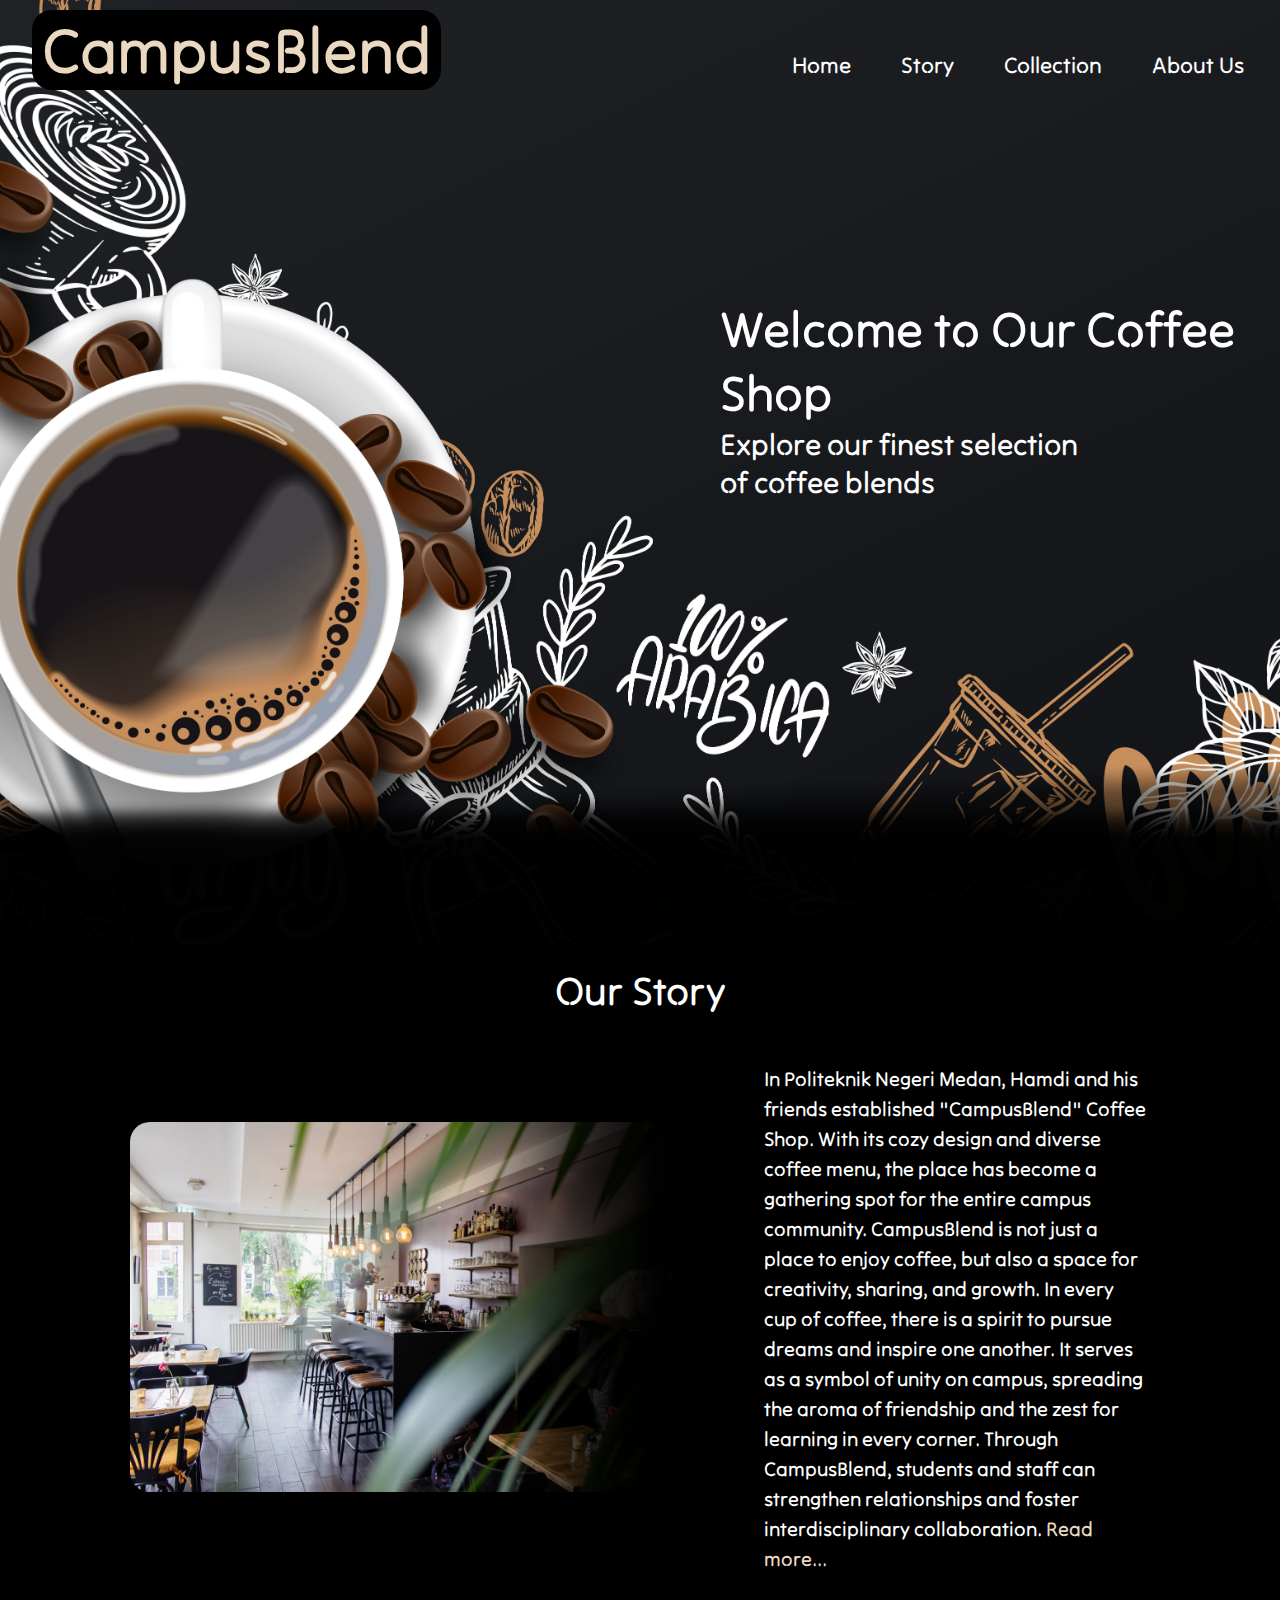
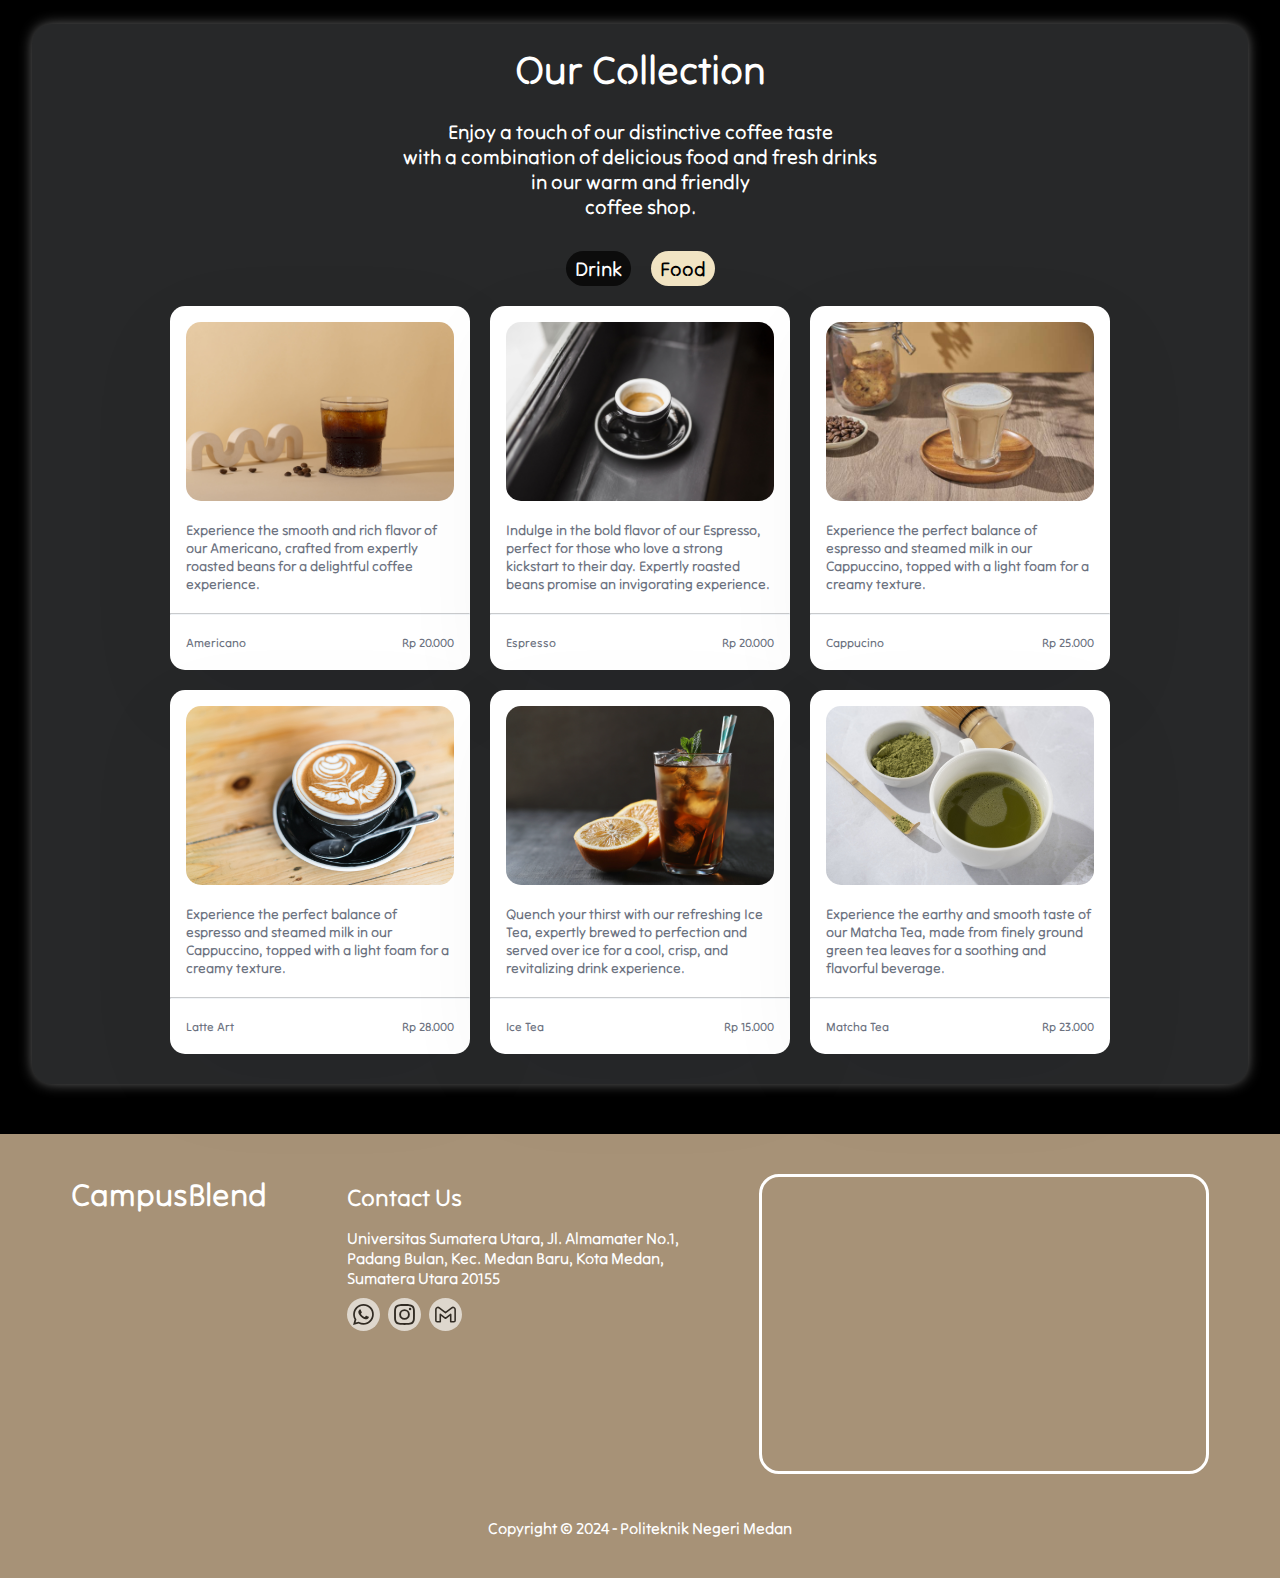
==== index.html @ 6de13527 "commit" ====
<!DOCTYPE html>
<html lang="en">
    <head>
        <meta charset="UTF-8">
        <meta name="viewport" content="width=device-width, initial-scale=1.0">
        <title>CampusBlend</title>
        <link rel="icon" href="/assets/Logo/icon.png">
        <link rel="stylesheet" href="style/main/style.css">
        <link rel="stylesheet" href="style/main/responsive.css">
        <script src="https://unpkg.com/feather-icons"></script>
    </head>
    <body>
        <header id="home">
            <nav class="head-nav">
                <div>
                    <div class="title">
                        <h1>CampusBlend</h1>
                        <img src="/assets/Logo/icon.png" alt="logo">
                    </div>
                </div>
                <div class="nav-bar">
                    <ul class="slide"> 
                        <li><a href="#home" class="navigation">Home</a></li>
                        <li><a href="#story" class="navigation">Story</a></li>
                        <li><a href="#collection" class="navigation">Collection</a></li>
                        <li>
                            <div class="dropdown">
                                <div class="dropdown-btn">
                                    <div>
                                        <p>About Us</p>
                                    </div>
                                    <div class="drop-icon">
                                        <i data-feather="chevron-down" class="down"></i>
                                        <i data-feather="chevron-up" class="up"></i>
                                    </div>
                                </div>
                                <div class="dropdown-content" >
                                    <a href="#information" class="navigation">Contact</a>
                                    <a href="component/order.html" class="navigation">Order</a>
                                </div>
                            </div> 
                        </li>
                    </ul>
                    <div class="icon">
                        <i data-feather="menu" class="menu-icon"></i>
                        <i data-feather="x" class="close-icon"></i>
                    </div>
                </div>
            </nav>
            <div class="text-div">
                <h1>Welcome to Our Coffee Shop</h1>
                <p>Explore our finest selection <br> of coffee blends</p>
            </div>
        </header>
        <main>
            <article id="story">
                <div class="story-title">
                    <h1>Our Story</h1>
                </div>
                <div class="story-main">
                    <div>
                        <img src="assets/Image/shop2.jpg" class="img-fs" alt="image">
                        <img src="assets/Image/shop.jpg" class="img-sc" alt="image">
                    </div>
                    <div>
                        <p>
                            In Politeknik Negeri Medan, Hamdi and his friends established "CampusBlend" Coffee Shop. With its cozy design and diverse coffee menu, the place has become a gathering spot for the entire campus community. CampusBlend is not just a place to enjoy coffee, but also a space for creativity, sharing, and growth. In every cup of coffee, there is a spirit to pursue dreams and inspire one another. It serves as a symbol of unity on campus, spreading the aroma of friendship and the zest for learning in every corner. Through CampusBlend, students and staff can strengthen relationships and foster interdisciplinary collaboration. <a href="#story">Read more...</a>
                        </p>
                    </div>
                </div>
            </article>
            <article id="collection">
                <div class="collection-drink">
                    <div class="title-coll">
                        <div>
                            <h1>Our Collection</h1>
                            <p>
                                Enjoy a touch of our distinctive coffee taste <br> with a combination of delicious food and fresh drinks <br> in our warm and friendly <br> coffee shop.
                            </p>
                        </div>
                        <div>
                            <ul>
                                <li><a href="#collection" class="drink">Drink</a></li>
                                <li><a href="#collection" class="food">Food</a></li>
                            </ul>
                        </div>
                    </div>
                    <div class="menu">
                        <section class="menu-box">
                            <div class="content">
                                <img class="active-img" src="assets/Image/americano.jpg" alt="image">
                                <br>
                                <p>
                                    Experience the smooth and rich flavor of our Americano, crafted from expertly roasted beans for a delightful coffee experience.
                                </p>
                            </div>
                            <hr>
                            <div class="author">
                                <span>Americano</span>
                                <span>Rp 20.000</span>
                            </div>
                        </section>
                        <section class="menu-box">
                            <div class="content">
                                <img src="assets/Image/espresso.jpg" alt="image">
                                <br>
                                <p>
                                    Indulge in the bold flavor of our Espresso, perfect for those who love a strong kickstart to their day. Expertly roasted beans promise an invigorating experience.
                                </p>
                            </div>
                            <hr>
                            <div class="author">
                                <span>Espresso</span>
                                <span>Rp 20.000</span>
                            </div>
                        </section>
                        <section class="menu-box">
                            <div class="content">
                                <img src="assets/Image/cappucino.jpg" alt="image">
                                <br>
                                <p>Experience the perfect balance of espresso and steamed milk in our Cappuccino, topped with a light foam for a creamy texture.</p>
                            </div>
                            <hr>
                            <div class="author">
                                <span>Cappucino</span>
                                <span>Rp 25.000</span>
                            </div>
                        </section>
                        <section class="menu-box">
                            <div class="content">
                                <img src="assets/Image/latte.jpg" alt="image">
                                <br>
                                <p>
                                    Experience the perfect balance of espresso and steamed milk in our Cappuccino, topped with a light foam for a creamy texture.
                                </p>
                            </div>
                            <hr>
                            <div class="author">
                                <span>Latte Art</span>
                                <span>Rp 28.000</span>
                            </div>
                        </section>
                        <section class="menu-box">
                            <div class="content">
                                <img src="assets/Image/tea.jpg" alt="image">
                                <br>
                                <p>
                                    Quench your thirst with our refreshing Ice Tea, expertly brewed to perfection and served over ice for a cool, crisp, and revitalizing drink experience.
                                </p>
                            </div>
                            <hr>
                            <div class="author">
                                <span>Ice Tea</span>
                                <span>Rp 15.000</span>
                            </div>
                        </section>
                        <section class="menu-box">
                            <div class="content">
                                <img src="assets/Image/matcha.jpg" alt="image">
                                <br>
                                <p>Experience the earthy and smooth taste of our Matcha Tea, made from finely ground green tea leaves for a soothing and flavorful beverage.</p>
                            </div>
                            <hr>
                            <div class="author">
                                <span>Matcha Tea</span>
                                <span>Rp 23.000</span>
                            </div>
                        </section>
                    </div>
                </div>
                <div class="collection-food">
                    <div class="title-coll">
                        <div>
                            <h1>Our Collection</h1>
                            <p>
                                Enjoy a touch of our distinctive coffee taste <br> with a combination of delicious food and fresh drinks <br> in our warm and friendly <br> coffee shop.
                            </p>
                        </div>
                        <div>
                            <ul>
                                <li><a href="#collection" class="drink">Drink</a></li>
                                <li><a href="#collection" class="food">Food</a></li>
                            </ul>
                        </div>
                    </div>
                    <div class="menu">
                        <section class="menu-box">
                            <div class="content">
                                <img src="assets/Image/burger.jpg" alt="image">
                                <br>
                                <p>
                                    Dive into our succulent gourmet burger, crafted with premium beef patties and fresh toppings for an explosion of flavor with every bite.
                                </p>
                            </div>
                            <hr>
                            <div class="author">
                                <span>Burger</span>
                                <span>Rp 20.000</span>
                            </div>
                        </section>
                        <section class="menu-box">
                            <div class="content">
                                <img src="assets/Image/fries.jpg" alt="image">
                                <br>
                                <p>
                                    Indulge in our crispy seasoned fries, seasoned to perfection and fried until golden brown for a satisfying snack anytime, anywhere.
                                </p>
                            </div>
                            <hr>
                            <div class="author">
                                <span>French Fries</span>
                                <span>Rp 18.000</span>
                            </div>
                        </section>
                        <section class="menu-box">
                            <div class="content">
                                <img src="assets/Image/indomie.jpg" alt="image">
                                <br>
                                <p>
                                    Savor the deliciousness of our signature Indomie, cooked to perfection with our secret blend of spices for an unforgettable taste.
                                </p>
                            </div>
                            <hr>
                            <div class="author">
                                <span>Indomie</span>
                                <span>Rp 22.000</span>
                            </div>
                        </section>
                        <section class="menu-box">
                            <div class="content">
                                <img src="assets/Image/salad.jpg" alt="image">
                                <br>
                                <p>
                                    Enjoy the freshness of our garden salad, filled with crisp vegetables and drizzled with our house-made dressing for a healthy and satisfying meal.
                                </p>
                            </div>
                            <hr>
                            <div class="author">
                                <span>Salad</span>
                                <span>Rp 25.000</span>
                            </div>
                        </section>
                        <section class="menu-box">
                            <div class="content">
                                <img src="assets/Image/rice.jpg" alt="image">
                                <br>
                                <p>
                                    Savor our savory homemade fried rice, stir-fried with fresh vegetables and succulent shrimp for a deliciously satisfying meal experience.
                                </p>
                            </div>
                            <hr>
                            <div class="author">
                                <span>Fried Rice</span>
                                <span>Rp 22.000</span>
                            </div>
                        </section>
                        <section class="menu-box">
                            <div class="content">
                                <img src="assets/Image/chicken.jpg" alt="image">
                                <br>
                                <p>
                                    Enjoy our fragrant jasmine rice bowl, topped with your choice of protein and flavorful sauces for a hearty and fulfilling meal experience.
                                </p>
                            </div>
                            <hr>
                            <div class="author">
                                <span>Rice Bowl</span>
                                <span>Rp 22.000</span>
                            </div>
                        </section>
                    </div>
                </div>
            </article>
        </main>
        <footer id="information">
            <div class="container">
                <div class="desc">
                    <div>
                        <h1>CampusBlend</h1>
                    </div>
                    <div>
                        <div class="visit">
                            <h2>Contact Us</h2>
                            <p>Universitas Sumatera Utara, Jl. Almamater No.1, <br> Padang Bulan, Kec. Medan Baru, Kota Medan, <br> Sumatera Utara 20155</p>
                        </div>
                        <div class="logo">
                            <div>
                                <a href="https://wa.me/6281260244154"><img src="assets/Logo/whatsapp.svg" alt="logo"></a>
                            </div>
                            <div>
                                <a href="https://www.instagram.com/hhmdi_/"><img src="assets/Logo/instagram.svg" alt="logo"></a>
                            </div>
                            <div>
                                <a href="hamdiharahap2005@gmail.com"><img src="assets/Logo/gmail.svg" alt="logo"></a>
                            </div>
                        </div>
                    </div>
                </div>
                <div class="maps">
                    <iframe src="https://www.google.com/maps/embed?pb=!1m18!1m12!1m3!1d3982.1046353097404!2d98.65212697473225!3d3.5633789964108047!2m3!1f0!2f0!3f0!3m2!1i1024!2i768!4f13.1!3m3!1m2!1s0x303131d6e3d2b367%3A0xc5edba7e577329d2!2sPoliteknik%20Negeri%20Medan!5e0!3m2!1sid!2sid!4v1712909236806!5m2!1sid!2sid&output=embed" allowfullscreen="" loading="lazy" referrerpolicy="no-referrer-when-downgrade"></iframe>
                </div>
            </div>
            <div class="copyright">
                <p>Copyright &copy 2024 - Politeknik Negeri Medan </p>
            </div>
        </footer>

        <script src="js/main/main.js"></script>
    </body>
</html>
---- style/main/style.css ----
@import url('https://fonts.googleapis.com/css2?family=Tilt+Neon&display=swap');

* {
    margin: 0;
    padding: 0;
    box-sizing: border-box;
    scroll-behavior: smooth;
}

body {
    font-family: "Tilt Neon", sans-serif;
    background-color: #000;
    color: #fff;
}

#home {
    height: 105vh;
    background-image: url(/assets/Image/coffee.jpg);
    background-size: cover;
    background-position: center;
    display: flex;
    flex-direction: column;
    gap: 10rem;
    padding-top: 10px;

    .head-nav {
        display: flex;
        flex-direction: row;
        justify-content: space-around;
        gap: 18rem;
        align-items: baseline;

        .title {
            border-radius: 20px;
            font-size: 2rem;
            color: #EAD8C0;
            padding: 0 10px;
        }

        .nav-bar ul {
            display: flex;
            flex-direction: row;
            gap: 50px;
            font-size: 1.4rem;
    
            li {
                list-style-type: none;
            }
        }
    }

    a {
        text-decoration: none;
        color: white;
        font-weight: bold;
    }

    a:hover, li:hover {
        color: #EAD8C0;
    }

    .text-div {
        color: white;
        margin-left: 45rem;

        h1 {
            font-size: 50px;
        }

        p {
            font-size: 30px;
        }
    }
}

.drop-icon {
    display: flex;
    align-items: center;
}

.down {
    display: flex;
}

.up {
   display: none;
}

.dropdown-btn {
    display: flex;
    gap: 5px;
    align-items: center;
    font-weight: bold;
    cursor: pointer;
}

.dropdown-content {
    visibility: hidden;
    display: flex;
    flex-direction: column;
    border-radius: 5px;
    font-size: 20px;
    background-color: #A79277;
}

#home .dropdown-content a {
    padding: 10px 5px;
}

#home .dropdown-content a:hover {
    background-color: #000;
}

.icon {
    display: none;
    flex-direction: row;
}

.menu-icon {
    visibility: hidden;
    width: 0;
}

.close-icon {
    visibility: hidden;
    width: 0;
}

main {
    display: flex;
    flex-direction: column;
    justify-content: center;
    align-items: center;
}

#story {
    display: flex;
    flex-direction: column;
    justify-content: center;
    align-items: center;
    margin: 20px 130px 0;
    gap: 3rem;

    h1 {
        font-size: 40px;
    }

    .story-main {
        display: flex;
        gap: 80px;
        justify-content: center;
        align-items: center;
        position: relative;

        img {
            width: 555px;
            border-radius: 20px;
        }

        p {
            font-size: 20px;
            line-height: 30px;
        }

        a {
            color: #EAD8C0;
            text-decoration: none;
        }
    }
}

.img-sc {
    visibility: hidden;
    height: 0;
}

#collection {
    display: flex;
    flex-direction: column;
    justify-content: center;
    align-items: center;
}

.collection-drink, .collection-food {
    margin-top: 50px;
    padding-bottom: 30px;   
    display: flex;
    flex-direction: column;
    justify-content: center;
    background-color: #272829;
    width: 95%;
    border-radius: 20px;
    -webkit-box-shadow: 0px 0px 14px -1px rgba(255,255,255,0.45);
    -moz-box-shadow: 0px 0px 14px -1px rgba(255,255,255,0.45);
    box-shadow: 0px 0px 14px -1px rgba(255,255,255,0.45);

    .title-coll {
        display: flex;
        flex-direction: column;
        justify-content: center;
        text-align: center;
        align-items: center;
        gap: 2rem;
        padding: 20px 0;

        ul {
            display: flex;
            list-style-type: none;
            gap: 20px;
            font-size: 20px;

            li {
                padding: 5px 9px;
                background-color: #F1E4C3;
                border-radius: 20px;
                transition: transform 0.3s ease;
            }

            li:hover {
                transform: scale(1.2);
            }

            a {
                text-decoration: none;
                color: #000;
                font-weight: bold;
            }
        }

        h1 {
            font-size: 40px;
            margin-bottom: 1.5rem;
        }

        p {
            font-size: 20px;
        }
    }
    
    .menu {
        display: flex;
        flex-direction: row;
        flex-wrap: wrap;
        justify-content: center;
        gap: 20px;
        padding: 0 50px;
    }
}

.collection-food {
    display: none;
}

.collection-drink ul li:first-child, 
.collection-food ul li:last-child {
    background-color: #0C0C0C;

    a {
        color: #fff;
    }
}

section {
    display: flex;
    flex-direction: column;
    width: 300px;
    border-radius: 15px;
    background-color: #FFFFFF;
    box-shadow: 0px 30px 100px 0px rgba(17, 23, 41, 0.05);
    cursor: pointer;

    .content {
        display: flex;
        flex-direction: column;
        padding: 16px 16px 20px 16px;
    
        img {
            border-radius: 15px;
        }

        h1 {
            margin-bottom: 6px;
            font-size: 18px;
        }
    
        p {
            font-size: 14px;
            color: #6C727F;
        }
    
        .tag {
            color: #883AE1;
            background-color: #E6D6FC;
            font-weight: bold;
            width: 4.5rem;
            height: 1.5rem;
            text-align: center;
            margin: 16px 0;
            border-radius: 15px;
            font-size: 10px;
            display: flex; 
            align-items: center; 
            justify-content: center;
        }
    }

    hr {
        border-color: #E5EAF0;
        opacity: 0.5;
        color: #20293A;
    }

    .author {
        padding: 20px 16px 20px 16px;
        font-size: 12px;
        color: #6C727F;
        display: flex;
        justify-content: space-between;

        span:nth-child(1) {
            font-weight: bold;
        }
    }
    
}

.show {
    transition: transform 0.3s ease;
}

.show:hover {
    transform: scale(0.9);
}

footer {
    display: flex;
    flex-direction: column;
    justify-content: center;
    align-items: center;
    background-color: #A79277;
    margin-top: 50px;
    padding: 40px 0;
    gap: 40px;

    .container {
        display: flex;
        gap: 5rem;
        max-width: 1200px;
        padding: 0 20px;
    }

    .desc {
        display: flex;
        gap: 5rem;
        align-items: first baseline;

        .visit h2 {
            margin-bottom: 15px;
        }

        .logo {
            display: flex;
            gap: 8px;
            margin-top: 10px;
            
            div {
                background-color: #F6F5F2;
                opacity: 0.7;
                width: 33px;
                height: 33px;
                border-radius: 50%;
                display: flex;
                justify-content: center;
                align-items: center;
                cursor: pointer;
                transition: transform 0.3s ease;
            }
        
            div:hover {
                opacity: 1;
                transform: scale(1.2);
            }
        
            div a {
                display: flex;
                align-items: center;
                justify-content: center;
            }
        
            a img {
                width: 25px;
            }
        }
    }

    .maps iframe {
        width: 450px;
        height: 300px;
        border-radius: 20px;
        border: 3px solid white;
    }
}
---- style/main/responsive.css ----
@media screen and (max-width: 768px) {

    img {
        max-width: 100%; 
        height: auto;
    }
    
    #home {
        height: 100vh;
        margin-bottom: 1rem;
        background-image: url(/assets/Image/bgcoffee.jpg);
        gap: 0;

        .title h1 {
            font-size: 30px;
            display: none;
        }

        img {
            width: 5rem;
        }

        .nav-bar ul li a {
            color: #000;
            font-size: 20px;
        }

        .dropdown-btn {
            display: none;
        }

        .dropdown-content {
            visibility: visible;
            display: flex;
            flex-direction: column;
            font-size: 18px;
            background-color: #F0EBE3;
            justify-content: center;
            align-items: center;
            gap: 50px;
        }

        #home .dropdown-content a:hover {
            background-color: none;
        }

        .down, .up {
            display: none;
        }

        .head-nav {
            display: flex;
            flex-direction: row;
            align-items: flex-start;
            justify-content: space-between;
            height: 100vh;
            gap: 15px;
        }

        .text-div {
            width: 100%;
            margin: 0;
            display: flex;
            gap: 20px;
            flex-direction: column;
            text-align: center;
            justify-content: center;
            position: absolute;
            top: 40%;
            padding: 0 8px;

            h1 {
                font-size: 35px;
            }

            p {
                font-size: 25px;
            }
        }
    }

    #home .head-nav .title {
        background-color: none;
    }

    .slide-in {
        transition: transform 0.3s ease-in;
        transform: translateX(0);
    }   
    
    .slide {
        transform: translateX(101%);
    }

    #home .nav-bar {
        display: flex;
        flex-direction: column-reverse;
        justify-content: flex-end;
        align-items: flex-end;
        width: 75%;
        height: 100vh;
        overflow-x: hidden;
    }

    #home .head-nav .nav-bar ul {
        visibility: hidden;
        gap: 50px;
        align-items: center;
        background-color: #F0EBE3;
        border-radius: 20px 0 0 20px;
        display: flex;
        flex-direction: column;
        width: 100%;
        padding: 4rem 0 25rem;
        z-index: 1;
    }

    #home .nav-bar .icon {
        margin-top: 2rem;
        display: flex;
        color: #EAD8C0;
        width: 1.8rem;
        margin-right: 1.5rem;
    }

    #home .menu-icon {
        visibility: visible;
        width: auto;
    }

    #story {
        width: 100%;
        padding: 0 30px;
        
        .menu-box {
            width: 90%;
        }

        .story-main {
            display: flex;
            flex-direction: column;
        }

        h1 {
            font-size: 30px;
        }
    }

    #story .story-main div p {
        font-size: 18px;
    }

    .story-main div:first-child {
        display: flex;
        flex-direction: column;
    }

    #story .img-sc {
        visibility: visible;
        height: auto;
    }

    #story .img-fs {
        visibility: hidden;
        height: 0;
    }

    #collection {
        max-width: 100%;
        margin: 0 20px;

        h1 {
            font-size: 30px;
        }

        p {
            font-size: 18px;
        }
    }

    footer {
        width: 100%;
        margin-top: 3rem;
        padding: 40px 10px;

        .container {
            display: flex;
            flex-direction: column;
            gap: 3rem;
        }

        .desc {
            display: flex;
            flex-direction: column;
            gap: 2rem;
        }

        .maps iframe {
            max-width: 100%;
        }
    }
}

@media screen and (min-width: 768px) and (max-width: 1024px){

    img {
        max-width: 100%; 
        height: auto;
    }
    
    #home {
        height: 100vh;
        margin-bottom: 3rem;
        gap: 5rem;

        h1 {
            font-size: 40px;
        }

        .nav-bar ul li a {
            color: #EAD8C0;
        }

        .nav-bar ul li a:hover {
            color: white;
        }

        img {
            display: none;
        }

        .head-nav {
            padding: 0 5rem;
            display: flex;
            flex-direction: row;
            align-items: baseline;
            justify-content: space-between;
        }

        .text-div {
            width: 100%;
            margin: 0;
            padding-left: 28rem;
        }
    }

    #home .nav-bar ul {
        padding: 20px;
        gap: 10px;
        justify-content: flex-start;
        width: 10rem;
        visibility: hidden;
        height: 0;
        display: flex;
        flex-wrap: wrap;
        flex-direction: column;
        background-color: #000;
        position: absolute;
        justify-content: center;
        right: 110px;
        border-radius: 20px;
    }

    #home .nav-bar .icon {
        display: flex;
        background-color: #EAD8C0;
        color: #000;
        width: 1.8rem;
        border-radius: 10px;
    }

    #home .menu-icon {
        visibility: visible;
        width: auto;
    }

    #story {
        width: 100%;
        padding: 0 30px;
        position: relative;
        
        .menu-box {
            width: 90%;
        }

        .story-main {
            display: flex;
            flex-direction: column;
        }
    }

    .story-main div:first-child {
        display: flex;
        flex-direction: column;
    }

    #story .img-sc {
        visibility: visible;
        height: auto;
    }

    #story .img-fs {
        visibility: hidden;
        height: 0;
    }

    #collection {
        max-width: 100%;
        margin: 0 20px;
    }

    footer {
        width: 100%;
        margin-top: 3rem;
        display: flex;
        flex-direction: column;
        padding: 40px 10px;

        .container {
            display: flex;
            flex-direction: column;
            gap: 3rem;
        }

        .desc {
            display: flex;
            flex-direction: column;
            gap: 2rem;
        }

        .maps iframe {
            max-width: 100%;
        }
    }
}

@media screen and (min-width: 1024px) {

    #home {
        gap: 8rem;

        img {
            display: none;
        }
    }

    #home .head-nav .title {
        background-color: #000;
    }

    #story img {
        max-width: 554px;
    }
}
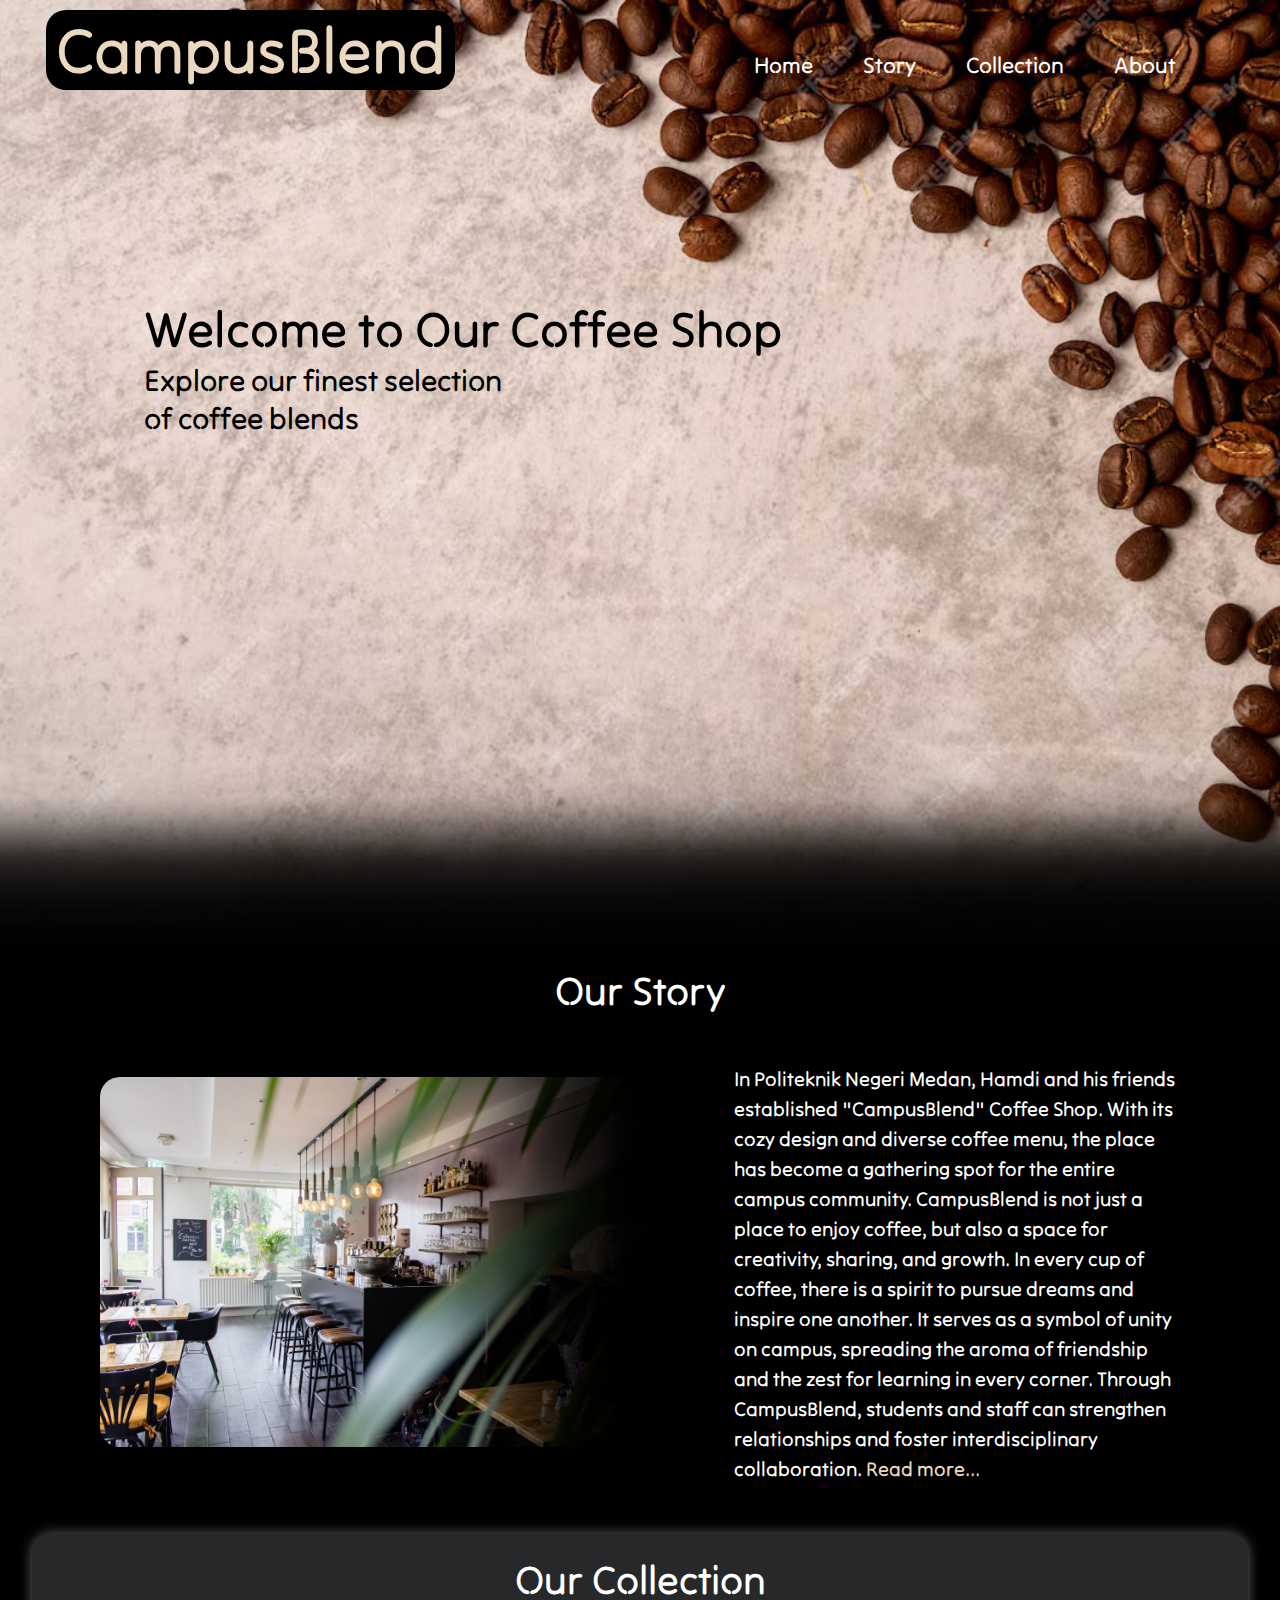
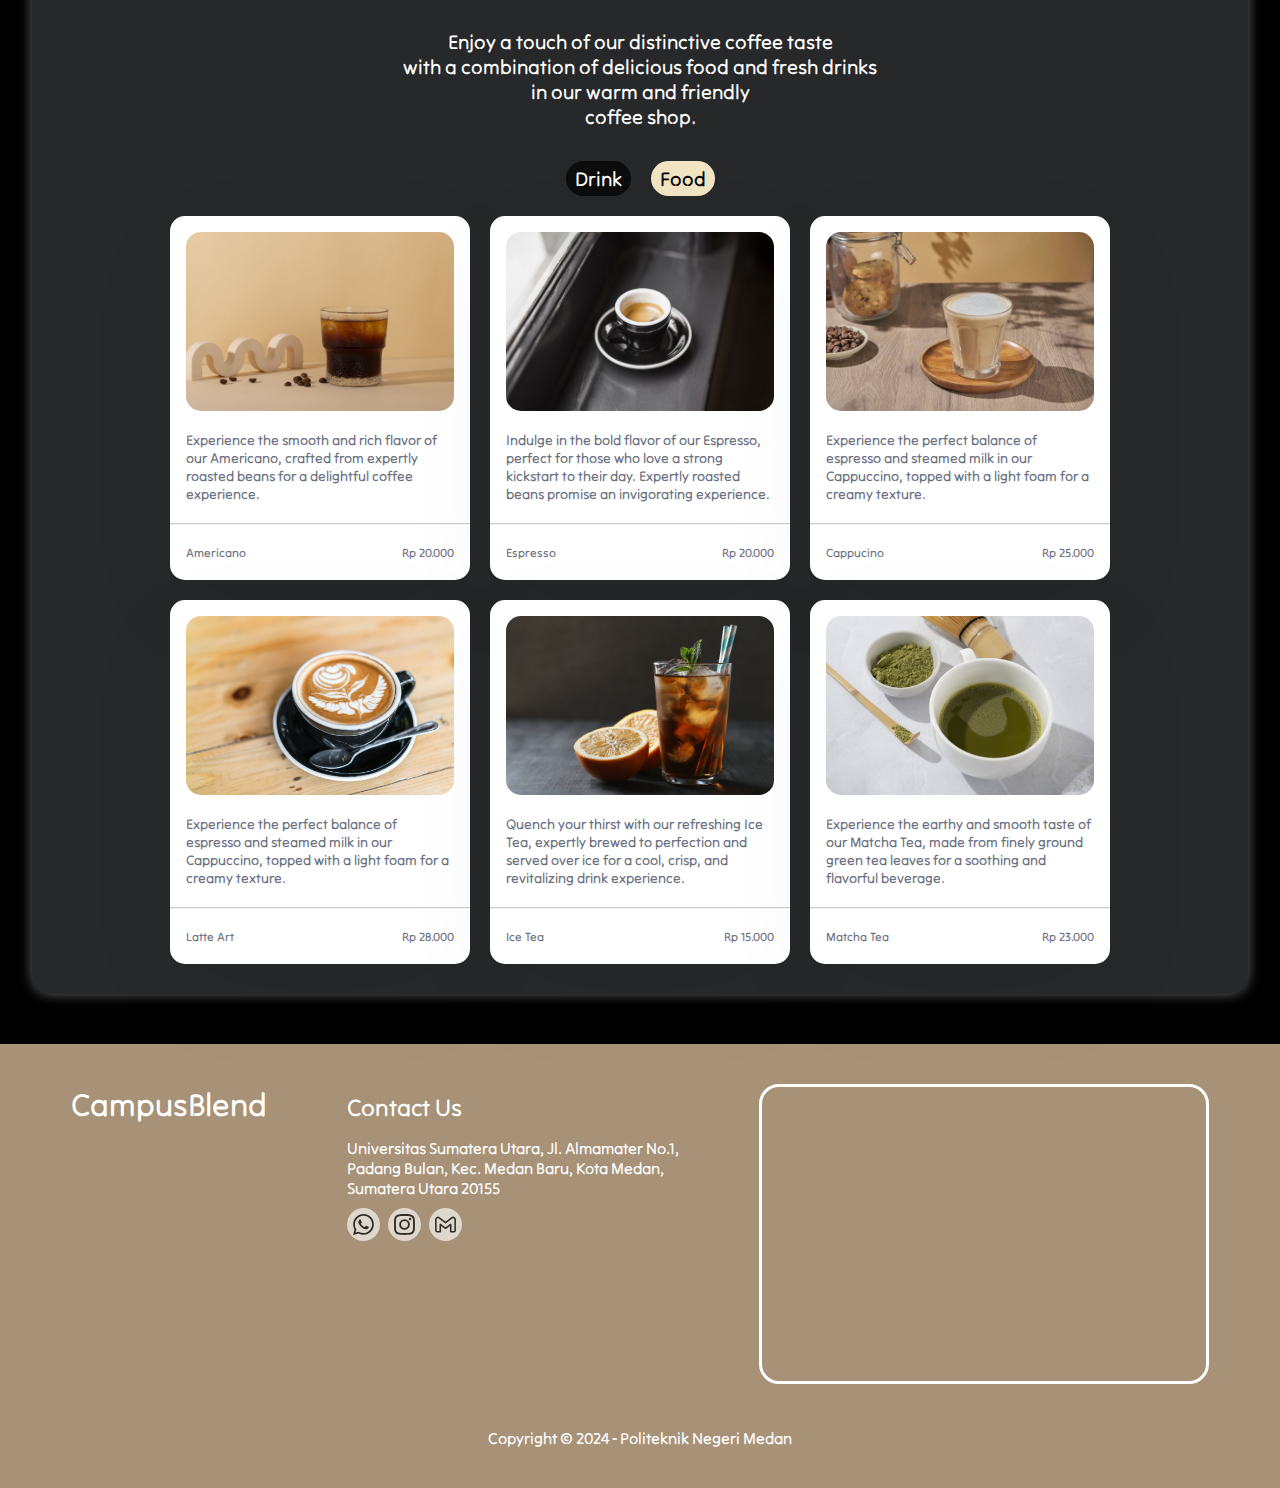
==== commit 292d3b31: "commit" ====
--- a/index.html
+++ b/index.html
@@ -27,7 +27,7 @@
                             <div class="dropdown">
                                 <div class="dropdown-btn">
                                     <div>
-                                        <p>About Us</p>
+                                        <p>About</p>
                                     </div>
                                     <div class="drop-icon">
                                         <i data-feather="chevron-down" class="down"></i>
--- a/style/main/style.css
+++ b/style/main/style.css
@@ -13,64 +13,66 @@
     color: #fff;
 }
 
+/* Header */
+
 #home {
     height: 105vh;
     background-image: url(/assets/Image/coffee.jpg);
     background-size: cover;
     background-position: center;
-    display: flex;
-    flex-direction: column;
-    gap: 10rem;
+    gap: 8rem;
+    display: flex;
+    flex-direction: column;
     padding-top: 10px;
-
-    .head-nav {
-        display: flex;
-        flex-direction: row;
-        justify-content: space-around;
-        gap: 18rem;
-        align-items: baseline;
-
-        .title {
-            border-radius: 20px;
-            font-size: 2rem;
-            color: #EAD8C0;
-            padding: 0 10px;
-        }
-
-        .nav-bar ul {
-            display: flex;
-            flex-direction: row;
-            gap: 50px;
-            font-size: 1.4rem;
+}
+
+.head-nav {
+    display: flex;
+    flex-direction: row;
+    justify-content: space-around;
+    gap: 13rem;
+    align-items: baseline;
+}
+
+.title {
+    border-radius: 20px;
+    font-size: 2rem;
+    color: #EAD8C0;
+    padding: 0 10px;
+}
+
+.nav-bar ul {
+    display: flex;
+    flex-direction: row;
+    gap: 50px;
+    font-size: 1.4rem;
     
-            li {
-                list-style-type: none;
-            }
-        }
+    li {
+        list-style-type: none;
     }
-
-    a {
-        text-decoration: none;
-        color: white;
-        font-weight: bold;
-    }
-
-    a:hover, li:hover {
-        color: #EAD8C0;
-    }
-
-    .text-div {
-        color: white;
-        margin-left: 45rem;
-
-        h1 {
-            font-size: 50px;
-        }
-
-        p {
-            font-size: 30px;
-        }
-    }
+}
+
+a {
+    text-decoration: none;
+    color: white;
+    font-weight: bold;
+}
+
+.slide a:hover, .slide li:hover {
+    color: #EAD8C0;
+}
+
+.text-div {
+    color: black;
+    margin-left: 9rem;
+}
+
+.text-div h1 {
+    font-size: 50px;
+}
+
+.text-div p {
+    font-size: 30px;
 }
 
 .drop-icon {
@@ -98,6 +100,7 @@
     visibility: hidden;
     display: flex;
     flex-direction: column;
+    width: 120px;
     border-radius: 5px;
     font-size: 20px;
     background-color: #A79277;
@@ -126,6 +129,10 @@
     width: 0;
 }
 
+/* End Header */
+
+/* Main */
+
 main {
     display: flex;
     flex-direction: column;
@@ -133,46 +140,52 @@
     align-items: center;
 }
 
+/* Story */
+
 #story {
     display: flex;
     flex-direction: column;
     justify-content: center;
     align-items: center;
-    margin: 20px 130px 0;
+    margin: 20px 100px 0;
     gap: 3rem;
-
-    h1 {
-        font-size: 40px;
-    }
-
-    .story-main {
-        display: flex;
-        gap: 80px;
-        justify-content: center;
-        align-items: center;
-        position: relative;
-
-        img {
-            width: 555px;
-            border-radius: 20px;
-        }
-
-        p {
-            font-size: 20px;
-            line-height: 30px;
-        }
-
-        a {
-            color: #EAD8C0;
-            text-decoration: none;
-        }
-    }
+}
+
+#story h1 {
+    font-size: 40px;
+}
+
+.story-main {
+    display: flex;
+    gap: 80px;
+    justify-content: center;
+    align-items: center;
+    position: relative;
+}
+
+.story-main img {
+    width: 555px;
+    border-radius: 20px;
+}
+
+.story-main p {
+    font-size: 20px;
+    line-height: 30px;
+}
+
+.story-main a {
+    color: #EAD8C0;
+    text-decoration: none;
 }
 
 .img-sc {
     visibility: hidden;
     height: 0;
 }
+
+/* End Story */
+
+/* Collection */
 
 #collection {
     display: flex;
@@ -193,58 +206,58 @@
     -webkit-box-shadow: 0px 0px 14px -1px rgba(255,255,255,0.45);
     -moz-box-shadow: 0px 0px 14px -1px rgba(255,255,255,0.45);
     box-shadow: 0px 0px 14px -1px rgba(255,255,255,0.45);
-
-    .title-coll {
-        display: flex;
-        flex-direction: column;
-        justify-content: center;
-        text-align: center;
-        align-items: center;
-        gap: 2rem;
-        padding: 20px 0;
-
-        ul {
-            display: flex;
-            list-style-type: none;
-            gap: 20px;
-            font-size: 20px;
-
-            li {
-                padding: 5px 9px;
-                background-color: #F1E4C3;
-                border-radius: 20px;
-                transition: transform 0.3s ease;
-            }
-
-            li:hover {
-                transform: scale(1.2);
-            }
-
-            a {
-                text-decoration: none;
-                color: #000;
-                font-weight: bold;
-            }
-        }
-
-        h1 {
-            font-size: 40px;
-            margin-bottom: 1.5rem;
-        }
-
-        p {
-            font-size: 20px;
-        }
-    }
+}
+
+.title-coll {
+    display: flex;
+    flex-direction: column;
+    justify-content: center;
+    text-align: center;
+    align-items: center;
+    gap: 2rem;
+    padding: 20px 0;
+}
+
+.title-coll ul {
+    display: flex;
+    list-style-type: none;
+    gap: 20px;
+    font-size: 20px;
+}
+
+.title-coll li {
+    padding: 5px 9px;
+    background-color: #F1E4C3;
+    border-radius: 20px;
+    transition: transform 0.3s ease;
+}
+
+.title-coll li:hover {
+    transform: scale(1.2);
+}
+
+.title-coll a {
+    text-decoration: none;
+    color: #000;
+    font-weight: bold;
+}
+
+.title-coll h1 {
+    font-size: 40px;
+    margin-bottom: 1.5rem;
+}
+
+.title-coll p {
+    font-size: 20px;
+}
     
-    .menu {
-        display: flex;
-        flex-direction: row;
-        flex-wrap: wrap;
-        justify-content: center;
-        gap: 20px;
-        padding: 0 50px;
-    }
+.menu {
+    display: flex;
+    flex-direction: row;
+    flex-wrap: wrap;
+    justify-content: center;
+    gap: 20px;
+    padding: 0 50px;
 }
 
 .collection-food {
@@ -268,60 +281,39 @@
     background-color: #FFFFFF;
     box-shadow: 0px 30px 100px 0px rgba(17, 23, 41, 0.05);
     cursor: pointer;
-
-    .content {
-        display: flex;
-        flex-direction: column;
-        padding: 16px 16px 20px 16px;
+}
+
+.content {
+    display: flex;
+    flex-direction: column;
+    padding: 16px 16px 20px 16px;
+}
     
-        img {
-            border-radius: 15px;
-        }
-
-        h1 {
-            margin-bottom: 6px;
-            font-size: 18px;
-        }
-    
-        p {
-            font-size: 14px;
-            color: #6C727F;
-        }
-    
-        .tag {
-            color: #883AE1;
-            background-color: #E6D6FC;
-            font-weight: bold;
-            width: 4.5rem;
-            height: 1.5rem;
-            text-align: center;
-            margin: 16px 0;
-            border-radius: 15px;
-            font-size: 10px;
-            display: flex; 
-            align-items: center; 
-            justify-content: center;
-        }
-    }
-
-    hr {
-        border-color: #E5EAF0;
-        opacity: 0.5;
-        color: #20293A;
-    }
-
-    .author {
-        padding: 20px 16px 20px 16px;
-        font-size: 12px;
-        color: #6C727F;
-        display: flex;
-        justify-content: space-between;
-
-        span:nth-child(1) {
-            font-weight: bold;
-        }
-    }
-    
+.content img {
+    border-radius: 15px;
+}
+
+.content p {
+    font-size: 14px;
+    color: #6C727F;
+}
+
+hr {
+    border-color: #E5EAF0;
+    opacity: 0.5;
+    color: #20293A;
+}
+
+.author {
+    padding: 20px 16px 20px 16px;
+    font-size: 12px;
+    color: #6C727F;
+    display: flex;
+    justify-content: space-between;
+}
+
+.author span:nth-child(1) {
+    font-weight: bold;
 }
 
 .show {
@@ -331,6 +323,10 @@
 .show:hover {
     transform: scale(0.9);
 }
+
+/* End Collection */
+
+/* Footer */
 
 footer {
     display: flex;
@@ -341,62 +337,64 @@
     margin-top: 50px;
     padding: 40px 0;
     gap: 40px;
-
-    .container {
-        display: flex;
-        gap: 5rem;
-        max-width: 1200px;
-        padding: 0 20px;
-    }
-
-    .desc {
-        display: flex;
-        gap: 5rem;
-        align-items: first baseline;
-
-        .visit h2 {
-            margin-bottom: 15px;
-        }
-
-        .logo {
-            display: flex;
-            gap: 8px;
-            margin-top: 10px;
+}
+
+.container {
+    display: flex;
+    gap: 5rem;
+    max-width: 1200px;
+    padding: 0 20px;
+}
+
+.desc {
+    display: flex;
+    gap: 5rem;
+    align-items: first baseline;
+}
+
+.visit h2 {
+    margin-bottom: 15px;
+}
+
+.logo {
+    display: flex;
+    gap: 8px;
+    margin-top: 10px;
+}
             
-            div {
-                background-color: #F6F5F2;
-                opacity: 0.7;
-                width: 33px;
-                height: 33px;
-                border-radius: 50%;
-                display: flex;
-                justify-content: center;
-                align-items: center;
-                cursor: pointer;
-                transition: transform 0.3s ease;
-            }
+.logo div {
+    background-color: #F6F5F2;
+    opacity: 0.7;
+    width: 33px;
+    height: 33px;
+    border-radius: 50%;
+    display: flex;
+    justify-content: center;
+    align-items: center;
+    cursor: pointer;
+    transition: transform 0.3s ease;
+}
         
-            div:hover {
-                opacity: 1;
-                transform: scale(1.2);
-            }
+.logo div:hover {
+    opacity: 1;
+    transform: scale(1.2);
+}
         
-            div a {
-                display: flex;
-                align-items: center;
-                justify-content: center;
-            }
+.logo div a {
+    display: flex;
+    align-items: center;
+    justify-content: center;
+}
         
-            a img {
-                width: 25px;
-            }
-        }
-    }
-
-    .maps iframe {
-        width: 450px;
-        height: 300px;
-        border-radius: 20px;
-        border: 3px solid white;
-    }
-}+.logo a img {
+    width: 25px;
+}
+
+.maps iframe {
+    width: 450px;
+    height: 300px;
+    border-radius: 20px;
+    border: 3px solid white;
+}
+
+/* End Footer */--- a/style/main/responsive.css
+++ b/style/main/responsive.css
@@ -10,73 +10,74 @@
         margin-bottom: 1rem;
         background-image: url(/assets/Image/bgcoffee.jpg);
         gap: 0;
-
-        .title h1 {
-            font-size: 30px;
-            display: none;
-        }
-
-        img {
-            width: 5rem;
-        }
-
-        .nav-bar ul li a {
-            color: #000;
-            font-size: 20px;
-        }
-
-        .dropdown-btn {
-            display: none;
-        }
-
-        .dropdown-content {
-            visibility: visible;
-            display: flex;
-            flex-direction: column;
-            font-size: 18px;
-            background-color: #F0EBE3;
-            justify-content: center;
-            align-items: center;
-            gap: 50px;
-        }
-
-        #home .dropdown-content a:hover {
-            background-color: none;
-        }
-
-        .down, .up {
-            display: none;
-        }
-
-        .head-nav {
-            display: flex;
-            flex-direction: row;
-            align-items: flex-start;
-            justify-content: space-between;
-            height: 100vh;
-            gap: 15px;
-        }
-
-        .text-div {
-            width: 100%;
-            margin: 0;
-            display: flex;
-            gap: 20px;
-            flex-direction: column;
-            text-align: center;
-            justify-content: center;
-            position: absolute;
-            top: 40%;
-            padding: 0 8px;
-
-            h1 {
-                font-size: 35px;
-            }
-
-            p {
-                font-size: 25px;
-            }
-        }
+    }
+
+    #home .title h1 {
+        font-size: 30px;
+        display: none;
+    }
+
+    #home img {
+        width: 5rem;
+    }
+
+    .nav-bar ul li a {
+        color: #000;
+        font-size: 20px;
+    }
+
+    .dropdown-btn {
+        display: none;
+    }
+
+    .dropdown-content {
+        visibility: visible;
+        display: flex;
+        flex-direction: column;
+        font-size: 18px;
+        background-color: #F0EBE3;
+        justify-content: center;
+        align-items: center;
+        gap: 50px;
+    }
+
+    #home .dropdown-content a:hover {
+        background-color: none;
+    }
+
+    .down, .up {
+        display: none;
+    }
+
+    .head-nav {
+        display: flex;
+        flex-direction: row;
+        align-items: flex-start;
+        justify-content: space-between;
+        height: 100vh;
+        gap: 15px;
+    }
+
+    .text-div {
+        color: white;
+        width: 100%;
+        margin: 0;
+        display: flex;
+        gap: 20px;
+        flex-direction: column;
+        text-align: center;
+        justify-content: center;
+        position: absolute;
+        top: 40%;
+        padding: 0 8px;
+    }
+
+    .text-div h1 {
+        font-size: 35px;
+    }
+
+    .text-div p {
+        font-size: 25px;
     }
 
     #home .head-nav .title {
@@ -131,19 +132,19 @@
     #story {
         width: 100%;
         padding: 0 30px;
+    }
         
-        .menu-box {
-            width: 90%;
-        }
-
-        .story-main {
-            display: flex;
-            flex-direction: column;
-        }
-
-        h1 {
-            font-size: 30px;
-        }
+    .menu-box {
+        width: 90%;
+    }
+
+    .story-main {
+        display: flex;
+        flex-direction: column;
+    }
+
+    #story h1 {
+        font-size: 30px;
     }
 
     #story .story-main div p {
@@ -168,180 +169,44 @@
     #collection {
         max-width: 100%;
         margin: 0 20px;
-
-        h1 {
-            font-size: 30px;
-        }
-
-        p {
-            font-size: 18px;
-        }
+    }
+
+    #collection h1 {
+        font-size: 30px;
+    }
+
+    #collection p {
+        font-size: 18px;
     }
 
     footer {
         width: 100%;
         margin-top: 3rem;
         padding: 40px 10px;
-
-        .container {
-            display: flex;
-            flex-direction: column;
-            gap: 3rem;
-        }
-
-        .desc {
-            display: flex;
-            flex-direction: column;
-            gap: 2rem;
-        }
-
-        .maps iframe {
-            max-width: 100%;
-        }
-    }
+    }
+
+    .container {
+        display: flex;
+        flex-direction: column;
+        gap: 3rem;
+    }
+
+    .desc {
+        display: flex;
+        flex-direction: column;
+        gap: 2rem;
+    }
+
+    .maps iframe {
+        max-width: 100%;
+    }
+
 }
 
-@media screen and (min-width: 768px) and (max-width: 1024px){
-
-    img {
-        max-width: 100%; 
-        height: auto;
-    }
-    
-    #home {
-        height: 100vh;
-        margin-bottom: 3rem;
-        gap: 5rem;
-
-        h1 {
-            font-size: 40px;
-        }
-
-        .nav-bar ul li a {
-            color: #EAD8C0;
-        }
-
-        .nav-bar ul li a:hover {
-            color: white;
-        }
-
-        img {
-            display: none;
-        }
-
-        .head-nav {
-            padding: 0 5rem;
-            display: flex;
-            flex-direction: row;
-            align-items: baseline;
-            justify-content: space-between;
-        }
-
-        .text-div {
-            width: 100%;
-            margin: 0;
-            padding-left: 28rem;
-        }
-    }
-
-    #home .nav-bar ul {
-        padding: 20px;
-        gap: 10px;
-        justify-content: flex-start;
-        width: 10rem;
-        visibility: hidden;
-        height: 0;
-        display: flex;
-        flex-wrap: wrap;
-        flex-direction: column;
-        background-color: #000;
-        position: absolute;
-        justify-content: center;
-        right: 110px;
-        border-radius: 20px;
-    }
-
-    #home .nav-bar .icon {
-        display: flex;
-        background-color: #EAD8C0;
-        color: #000;
-        width: 1.8rem;
-        border-radius: 10px;
-    }
-
-    #home .menu-icon {
-        visibility: visible;
-        width: auto;
-    }
-
-    #story {
-        width: 100%;
-        padding: 0 30px;
-        position: relative;
-        
-        .menu-box {
-            width: 90%;
-        }
-
-        .story-main {
-            display: flex;
-            flex-direction: column;
-        }
-    }
-
-    .story-main div:first-child {
-        display: flex;
-        flex-direction: column;
-    }
-
-    #story .img-sc {
-        visibility: visible;
-        height: auto;
-    }
-
-    #story .img-fs {
-        visibility: hidden;
-        height: 0;
-    }
-
-    #collection {
-        max-width: 100%;
-        margin: 0 20px;
-    }
-
-    footer {
-        width: 100%;
-        margin-top: 3rem;
-        display: flex;
-        flex-direction: column;
-        padding: 40px 10px;
-
-        .container {
-            display: flex;
-            flex-direction: column;
-            gap: 3rem;
-        }
-
-        .desc {
-            display: flex;
-            flex-direction: column;
-            gap: 2rem;
-        }
-
-        .maps iframe {
-            max-width: 100%;
-        }
-    }
-}
-
 @media screen and (min-width: 1024px) {
 
-    #home {
-        gap: 8rem;
-
-        img {
-            display: none;
-        }
+    #home img {
+        display: none;
     }
 
     #home .head-nav .title {
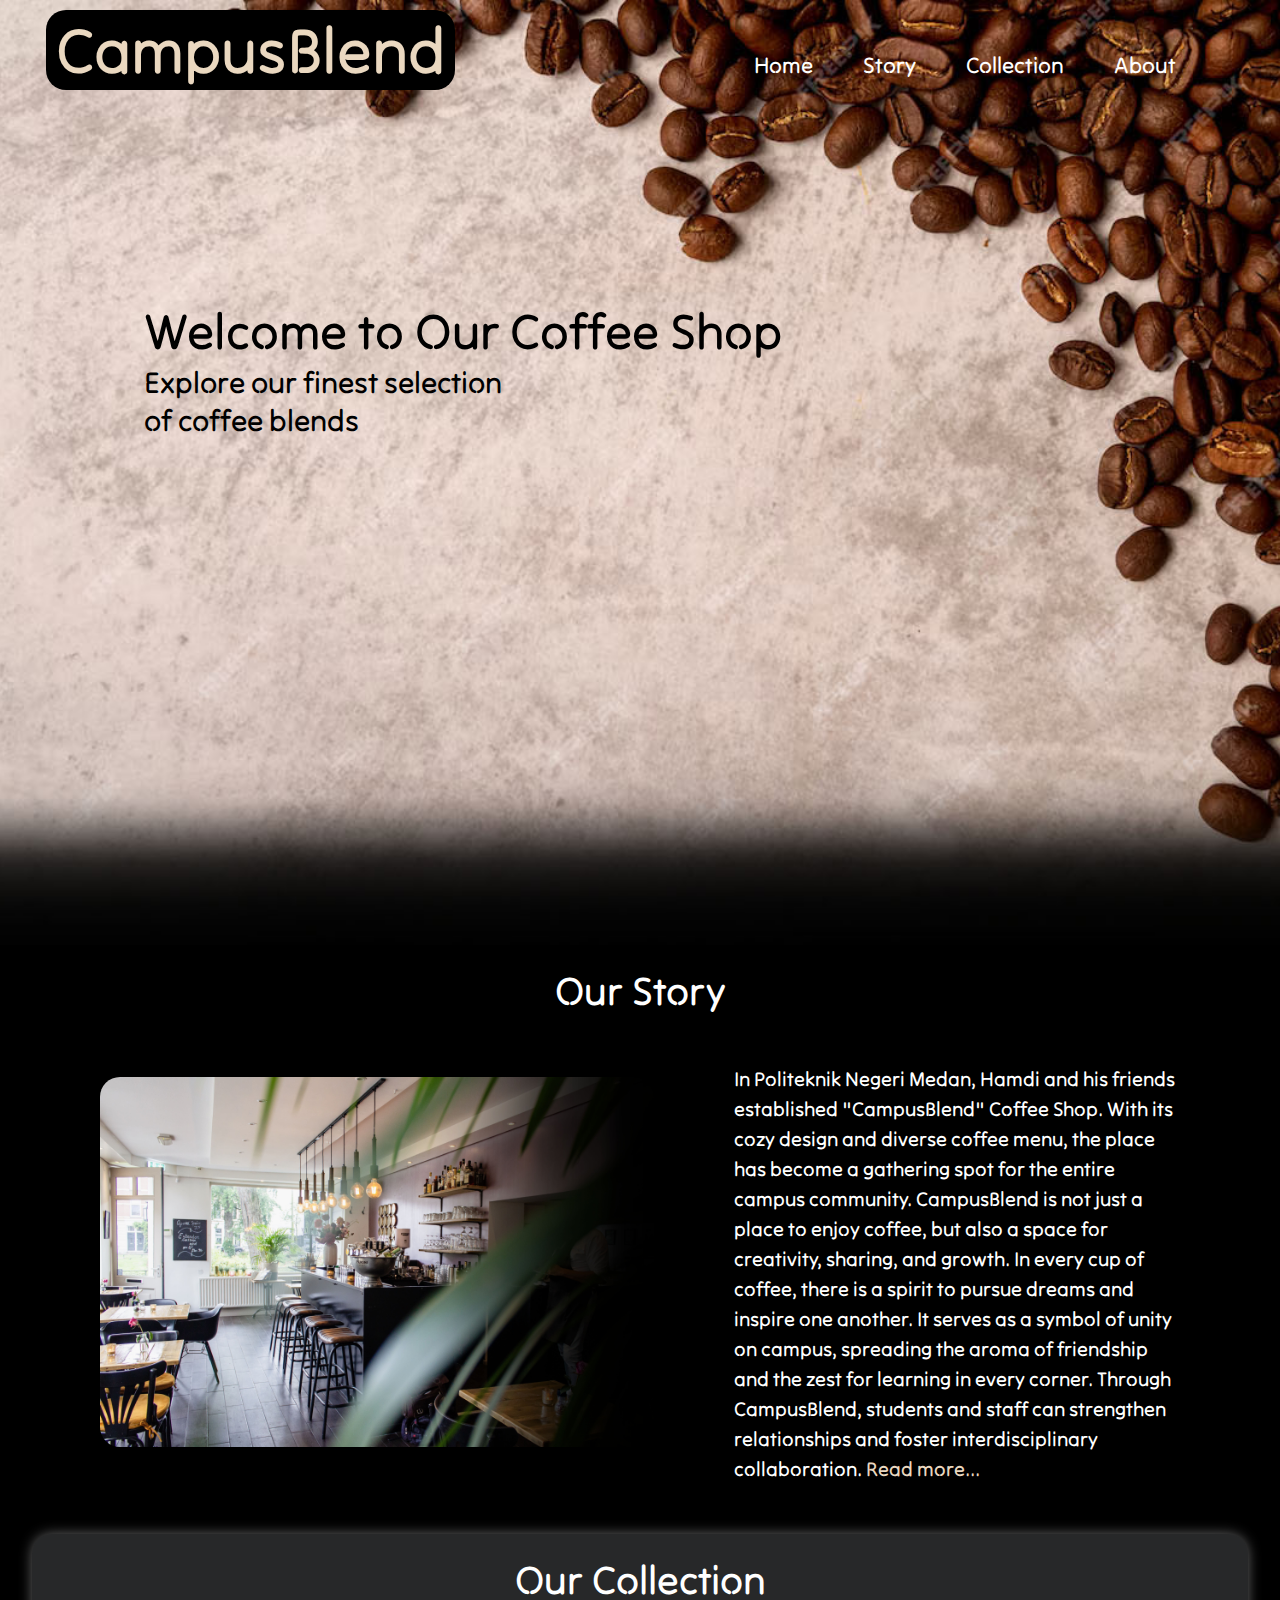
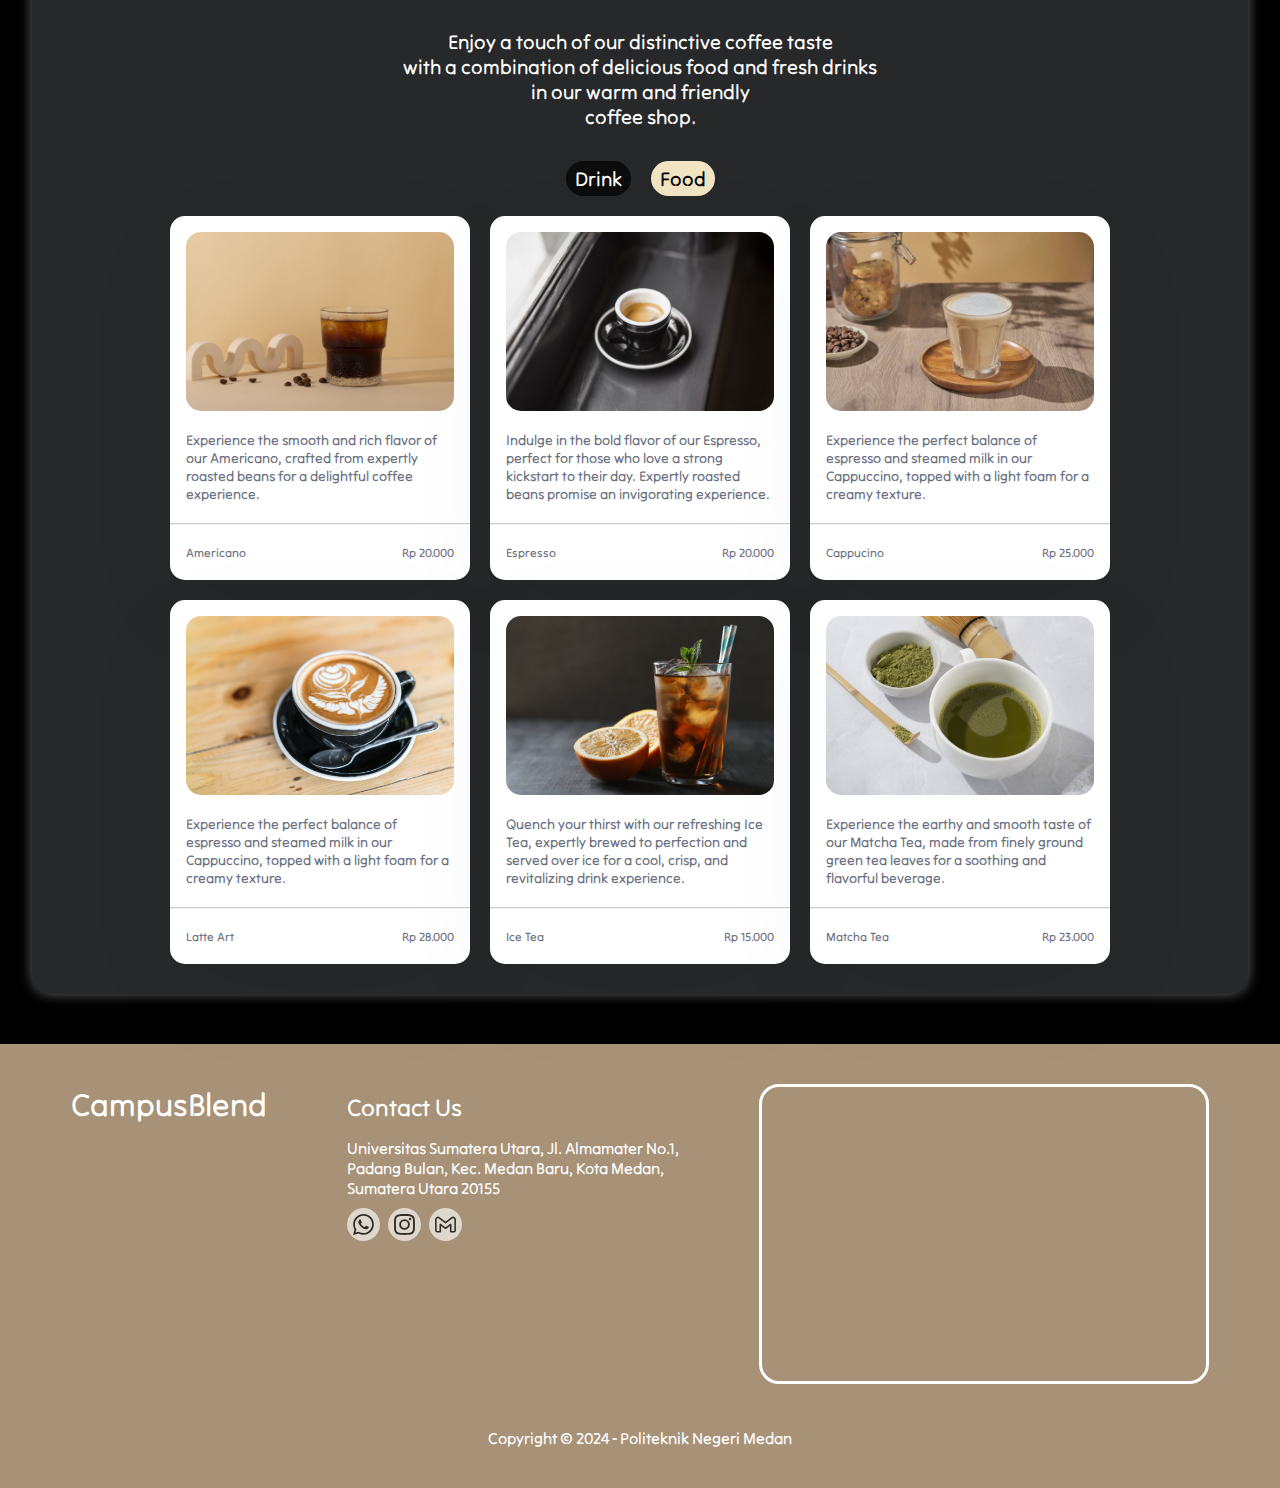
==== commit d2bbb13d: "commit" ====
--- a/index.html
+++ b/index.html
@@ -20,14 +20,24 @@
                 </div>
                 <div class="nav-bar">
                     <ul class="slide"> 
-                        <li><a href="#home" class="navigation">Home</a></li>
-                        <li><a href="#story" class="navigation">Story</a></li>
-                        <li><a href="#collection" class="navigation">Collection</a></li>
-                        <li>
+                        <li class="list">
+                            <a href="#home" class="navigation">Home</a>
+                            <div class="hr"></div>
+                        </li>
+                        <li class="list">
+                            <a href="#story" class="navigation">Story</a>
+                            <div class="hr"></div>
+                        </li>
+                        <li class="list">
+                            <a href="#collection" class="navigation">Collection</a>
+                            <div class="hr"></div>
+                        </li>
+                        <li class="list">
                             <div class="dropdown">
                                 <div class="dropdown-btn">
                                     <div>
-                                        <p>About</p>
+                                        <p class="navigation">About</p>
+                                        <div class="hr"></div>
                                     </div>
                                     <div class="drop-icon">
                                         <i data-feather="chevron-down" class="down"></i>
--- a/style/main/style.css
+++ b/style/main/style.css
@@ -58,6 +58,18 @@
     font-weight: bold;
 }
 
+.slide .hr {
+    background-color: white;
+    border: none;
+    width: 0;
+    height: 2px;
+    transition: width 0.3s ease;
+}
+
+/* .list:hover {
+    width: 100%;
+} */
+
 .slide a:hover, .slide li:hover {
     color: #EAD8C0;
 }
@@ -201,7 +213,7 @@
     flex-direction: column;
     justify-content: center;
     background-color: #272829;
-    width: 95%;
+    width: 100%;
     border-radius: 20px;
     -webkit-box-shadow: 0px 0px 14px -1px rgba(255,255,255,0.45);
     -moz-box-shadow: 0px 0px 14px -1px rgba(255,255,255,0.45);
--- a/style/main/responsive.css
+++ b/style/main/responsive.css
@@ -179,6 +179,10 @@
         font-size: 18px;
     }
 
+    .menu {
+        padding: 0;
+    }
+
     footer {
         width: 100%;
         margin-top: 3rem;
@@ -216,4 +220,8 @@
     #story img {
         max-width: 554px;
     }
+
+    .collection-drink, .collection-food {
+        width: 95%;
+    }
 }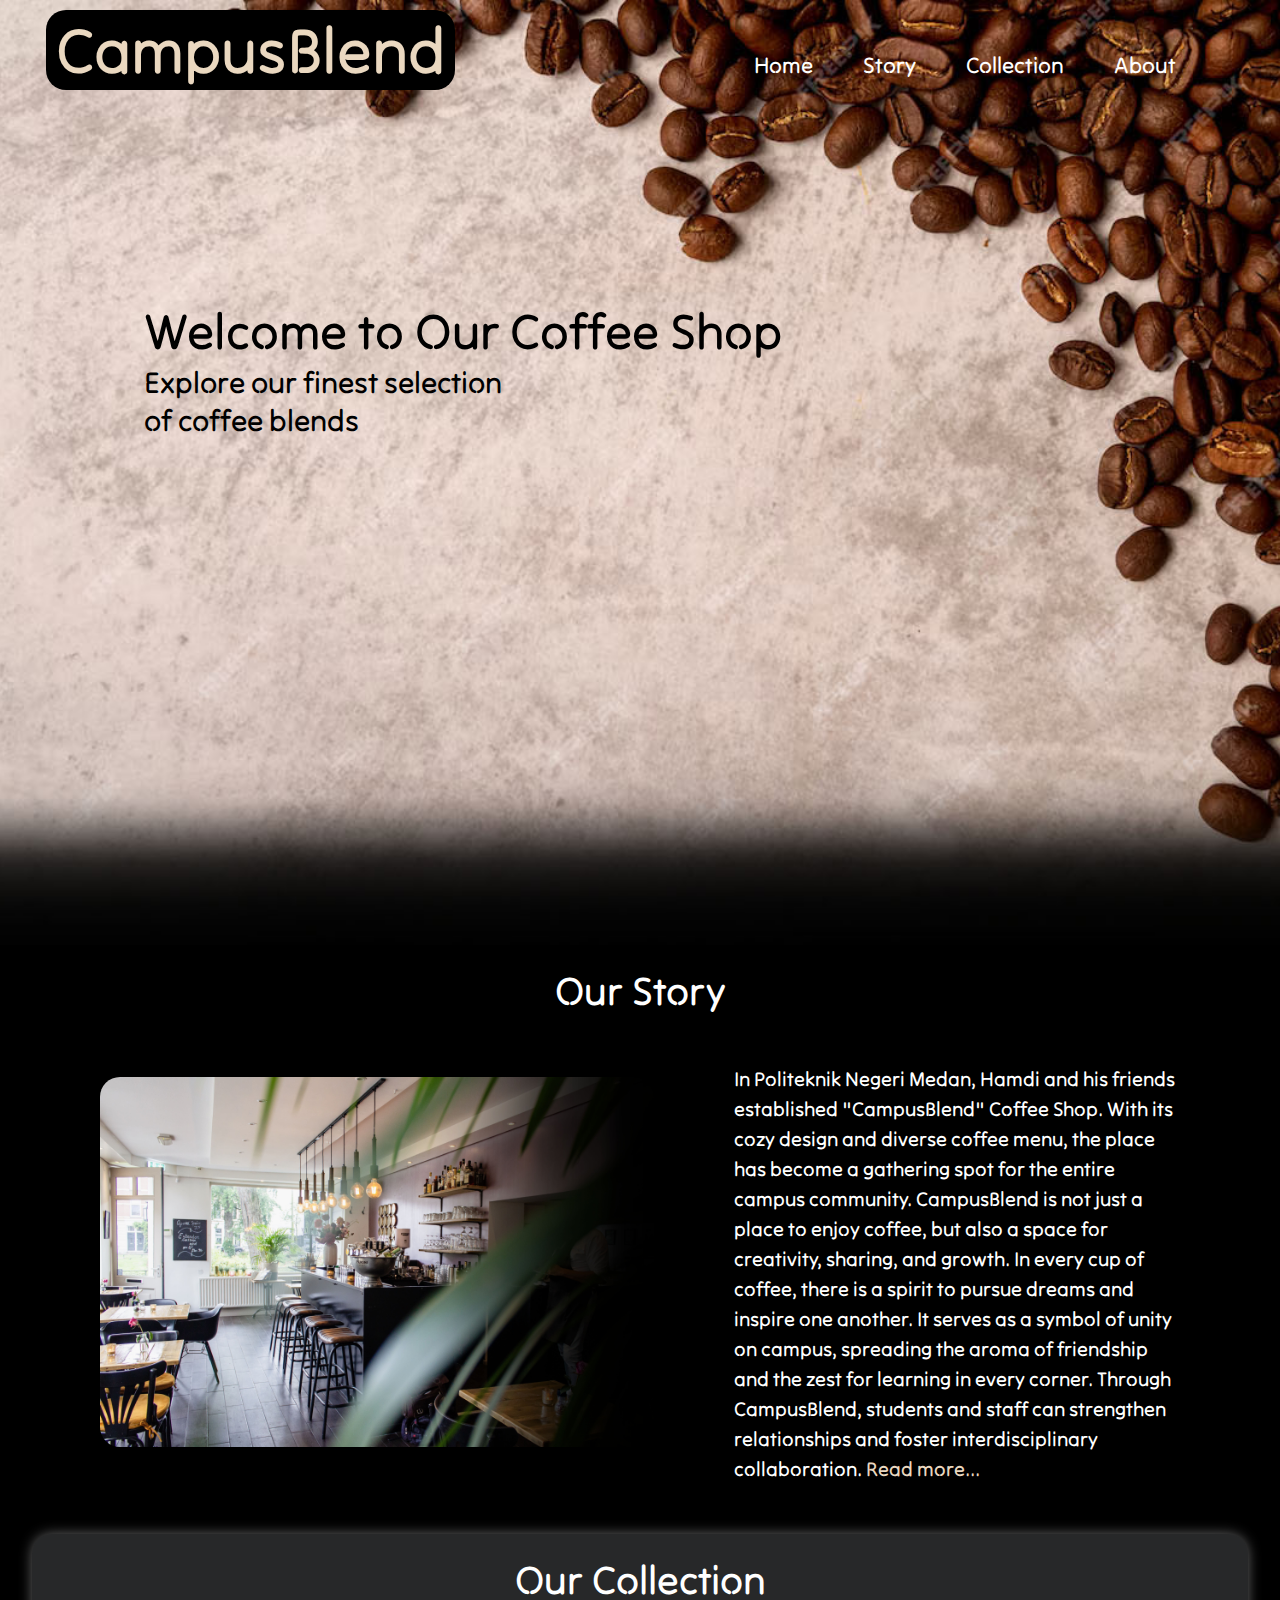
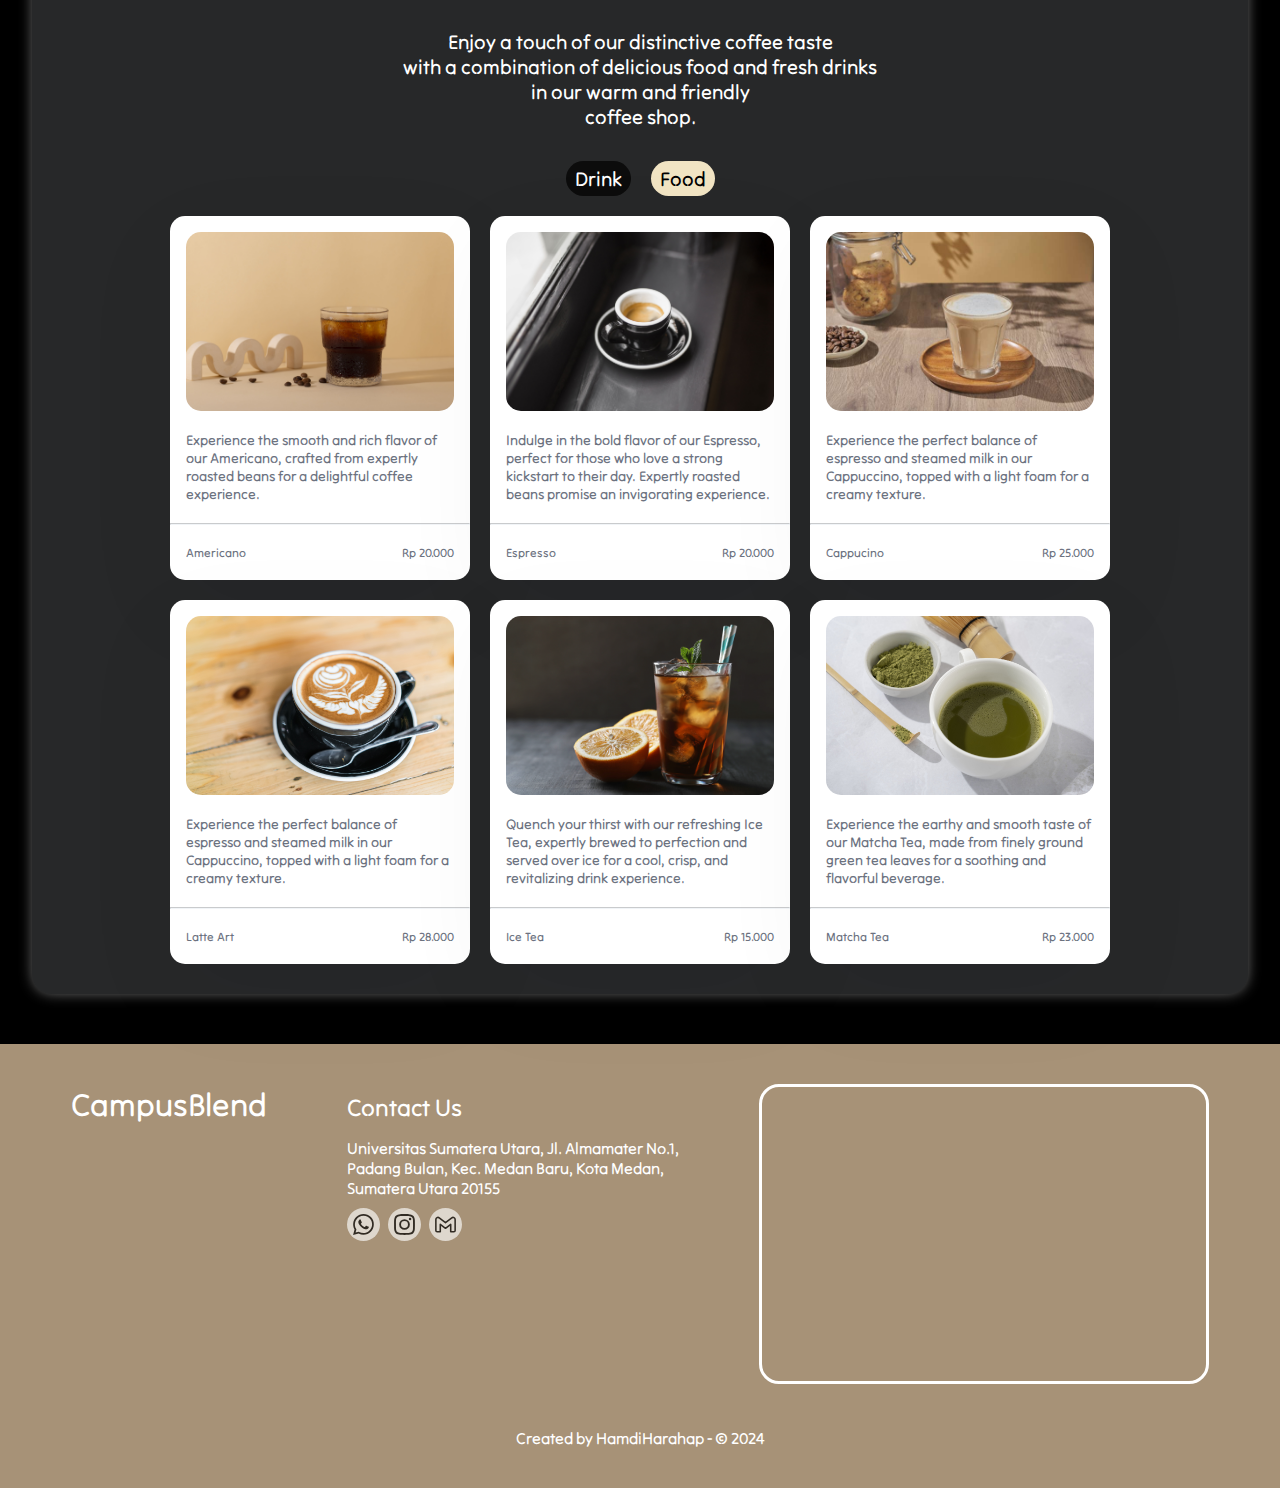
==== commit 2ae095d0: "commit" ====
--- a/index.html
+++ b/index.html
@@ -311,7 +311,7 @@
                 </div>
             </div>
             <div class="copyright">
-                <p>Copyright &copy 2024 - Politeknik Negeri Medan </p>
+                <p>Created by HamdiHarahap - &copy 2024</p>
             </div>
         </footer>
 
--- a/style/main/style.css
+++ b/style/main/style.css
@@ -66,10 +66,6 @@
     transition: width 0.3s ease;
 }
 
-/* .list:hover {
-    width: 100%;
-} */
-
 .slide a:hover, .slide li:hover {
     color: #EAD8C0;
 }
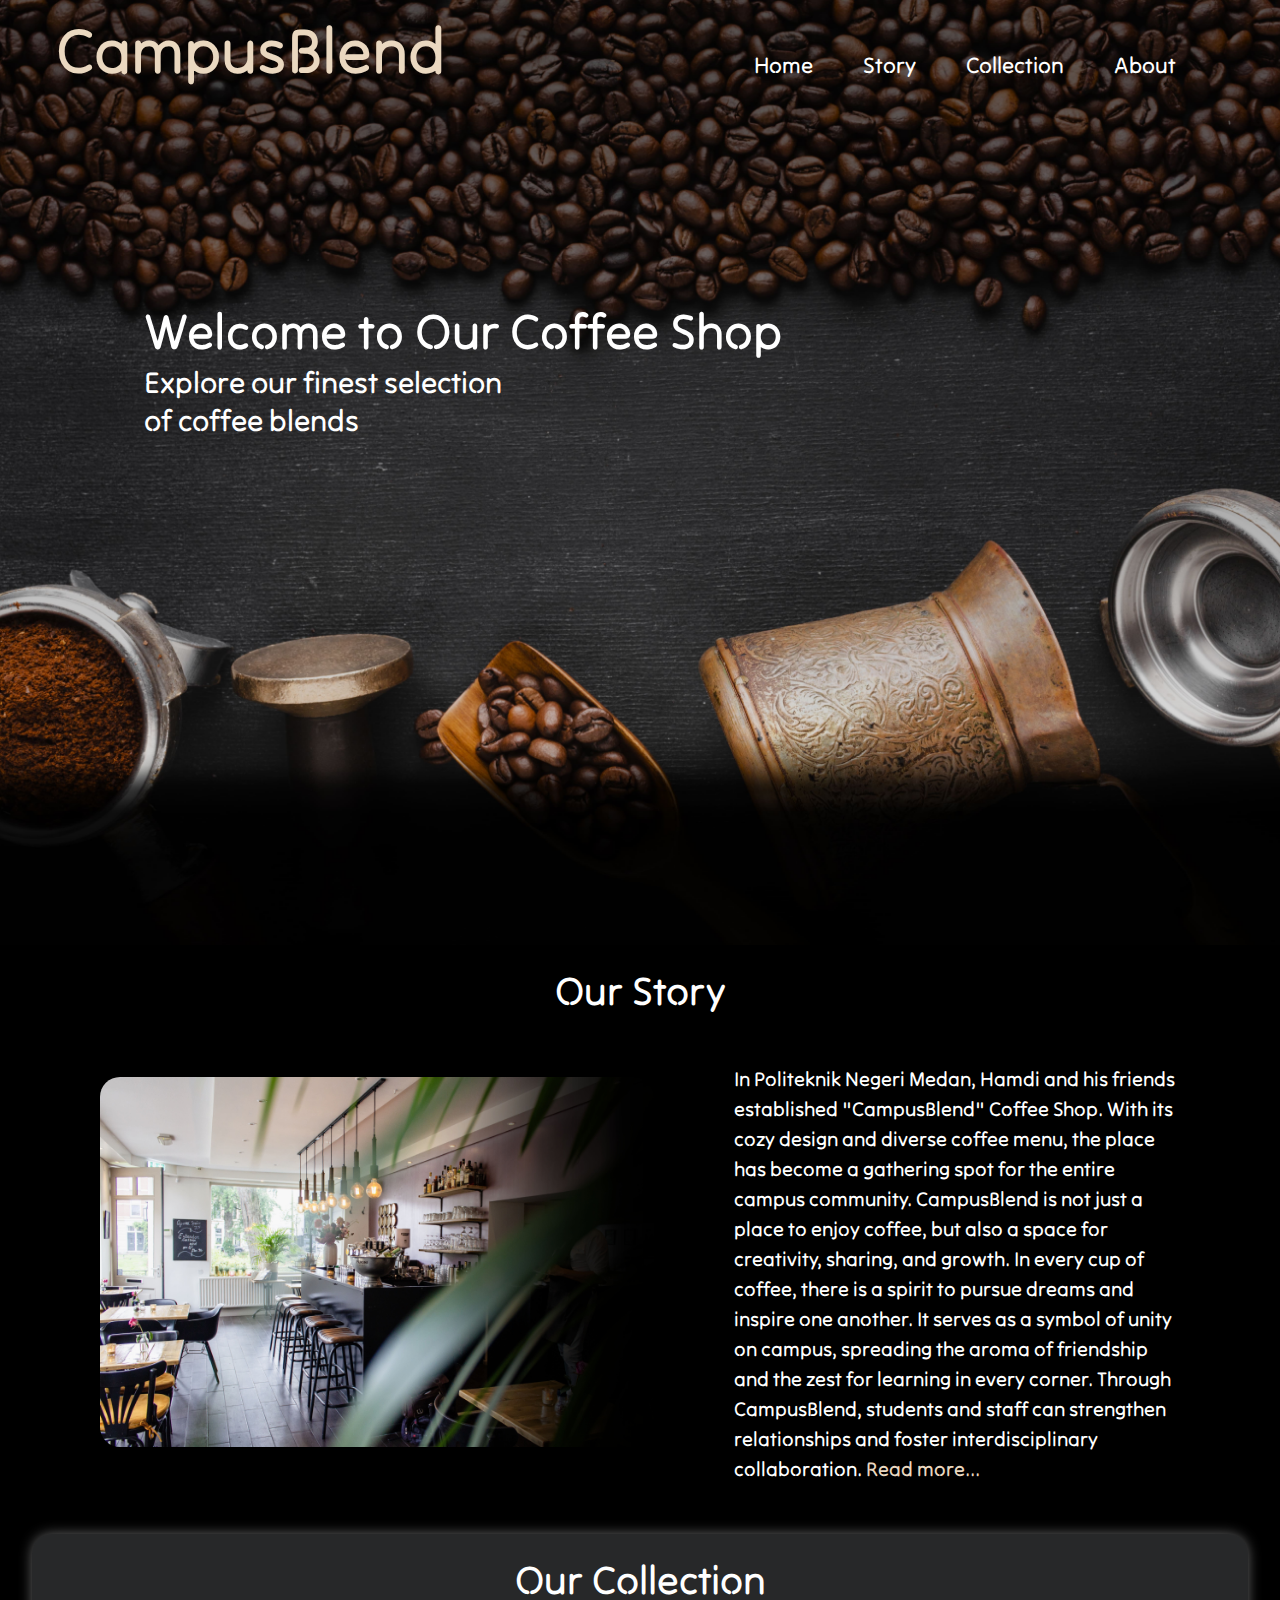
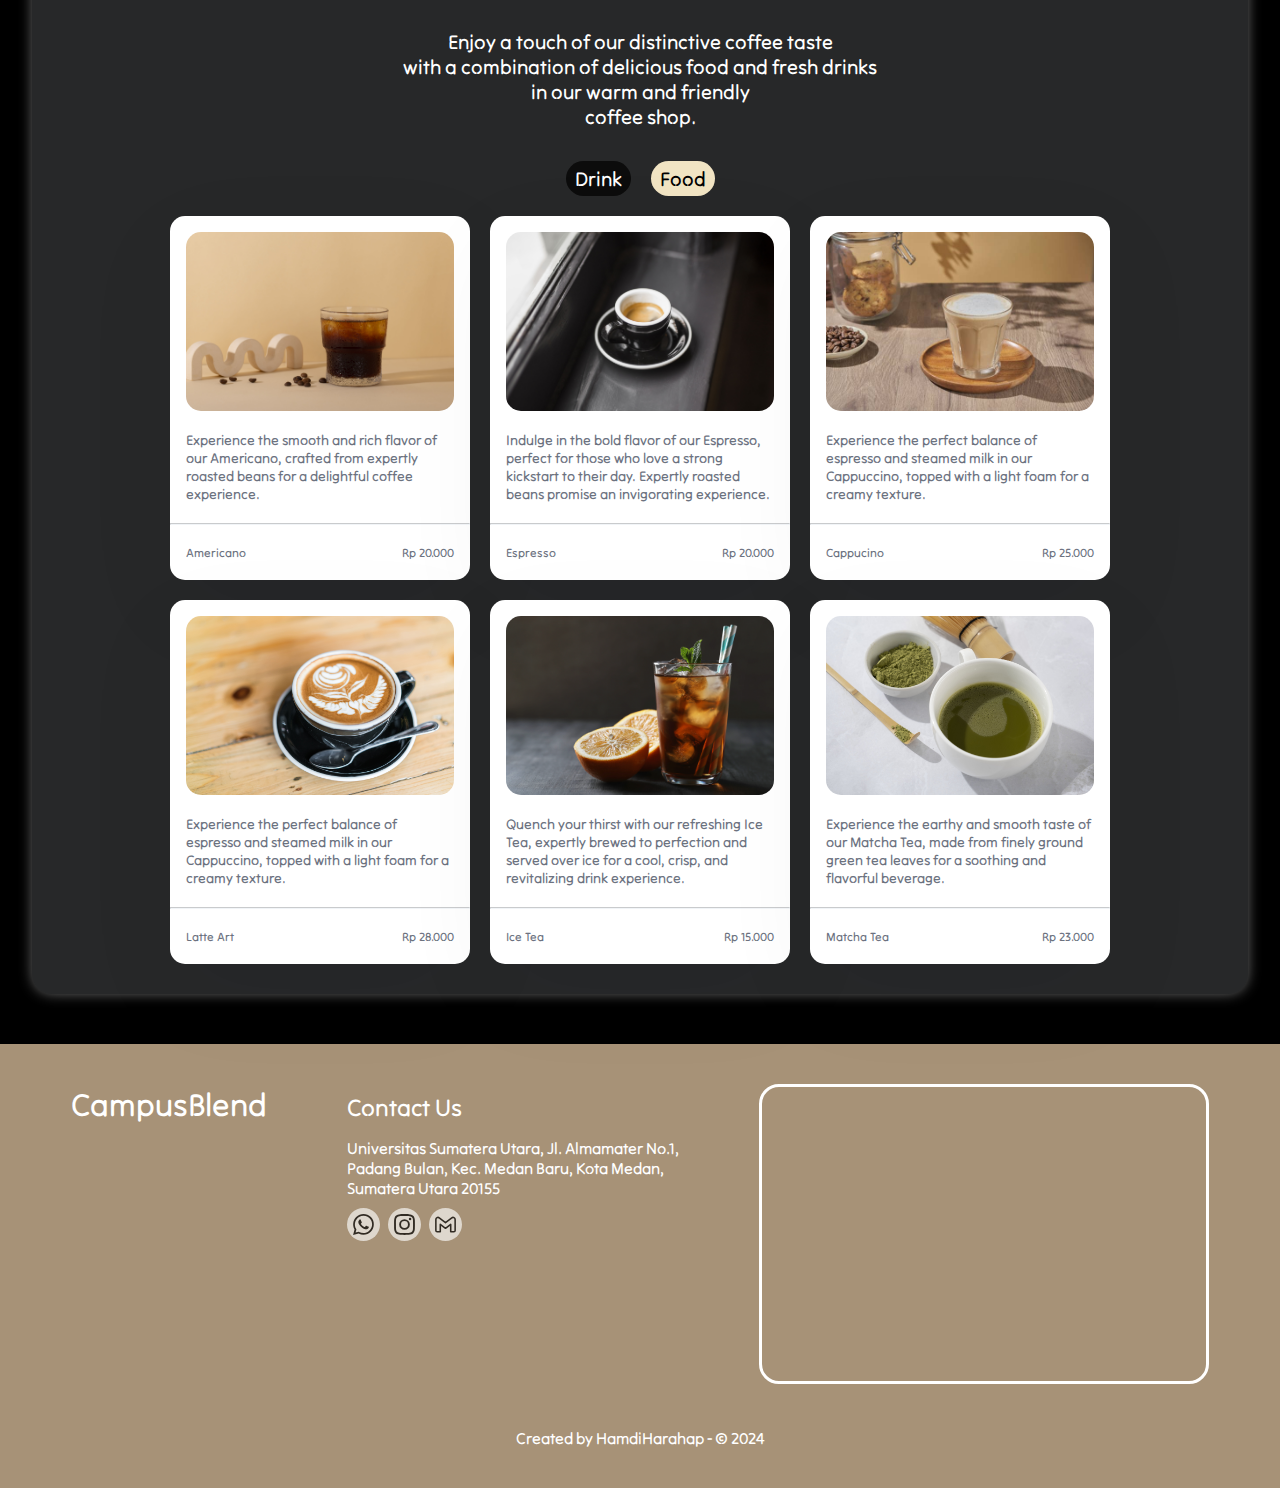
==== commit 553d62f0: "commit" ====
--- a/index.html
+++ b/index.html
@@ -20,23 +20,23 @@
                 </div>
                 <div class="nav-bar">
                     <ul class="slide"> 
-                        <li class="list">
-                            <a href="#home" class="navigation">Home</a>
+                        <li>
+                            <a href="#home" class="list">Home</a>
                             <div class="hr"></div>
                         </li>
-                        <li class="list">
-                            <a href="#story" class="navigation">Story</a>
+                        <li>
+                            <a href="#story" class="list">Story</a>
                             <div class="hr"></div>
                         </li>
-                        <li class="list">
-                            <a href="#collection" class="navigation">Collection</a>
+                        <li>
+                            <a href="#collection" class="list">Collection</a>
                             <div class="hr"></div>
                         </li>
-                        <li class="list">
+                        <li>
                             <div class="dropdown">
                                 <div class="dropdown-btn">
                                     <div>
-                                        <p class="navigation">About</p>
+                                        <p class="list">About</p>
                                         <div class="hr"></div>
                                     </div>
                                     <div class="drop-icon">
--- a/style/main/style.css
+++ b/style/main/style.css
@@ -71,7 +71,7 @@
 }
 
 .text-div {
-    color: black;
+    color: white;
     margin-left: 9rem;
 }
 
@@ -89,11 +89,11 @@
 }
 
 .down {
-    display: flex;
+    display: none;
 }
 
 .up {
-   display: none;
+   display: flex;
 }
 
 .dropdown-btn {
--- a/style/main/responsive.css
+++ b/style/main/responsive.css
@@ -213,10 +213,6 @@
         display: none;
     }
 
-    #home .head-nav .title {
-        background-color: #000;
-    }
-
     #story img {
         max-width: 554px;
     }
